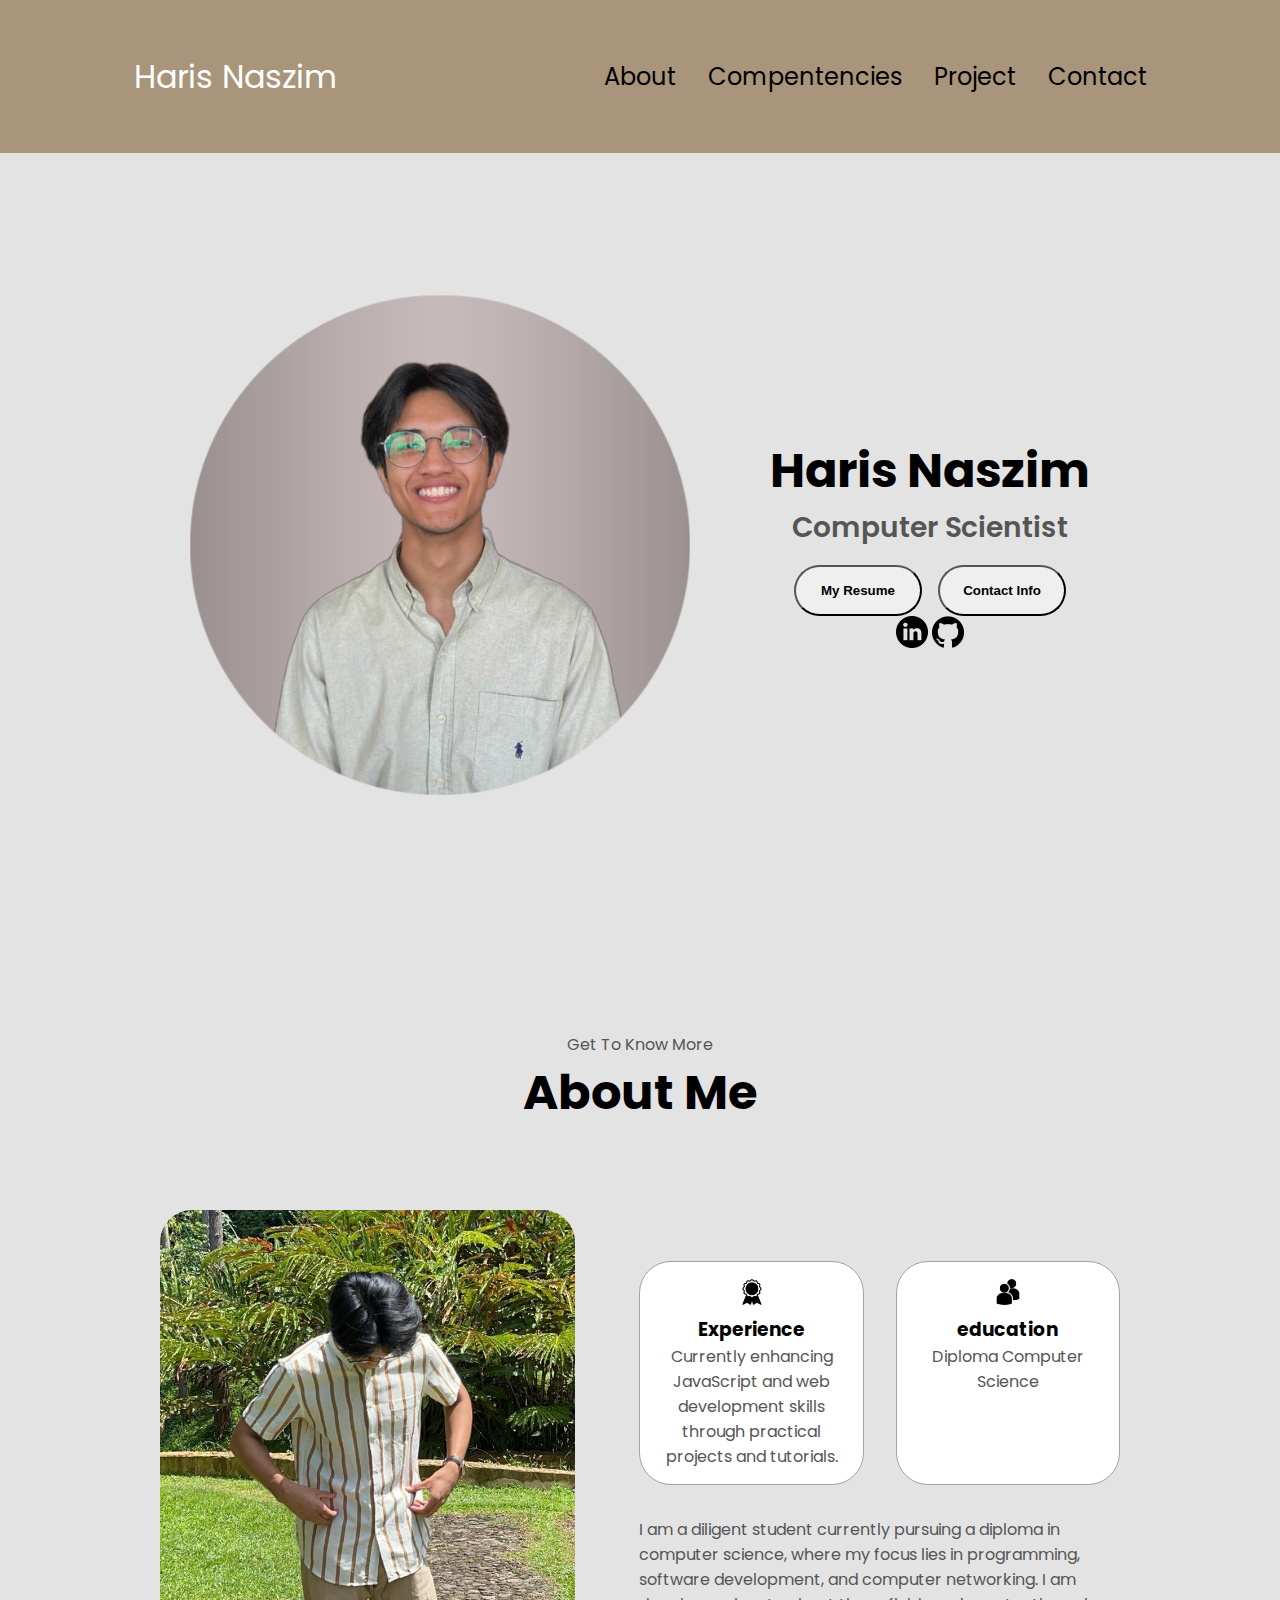
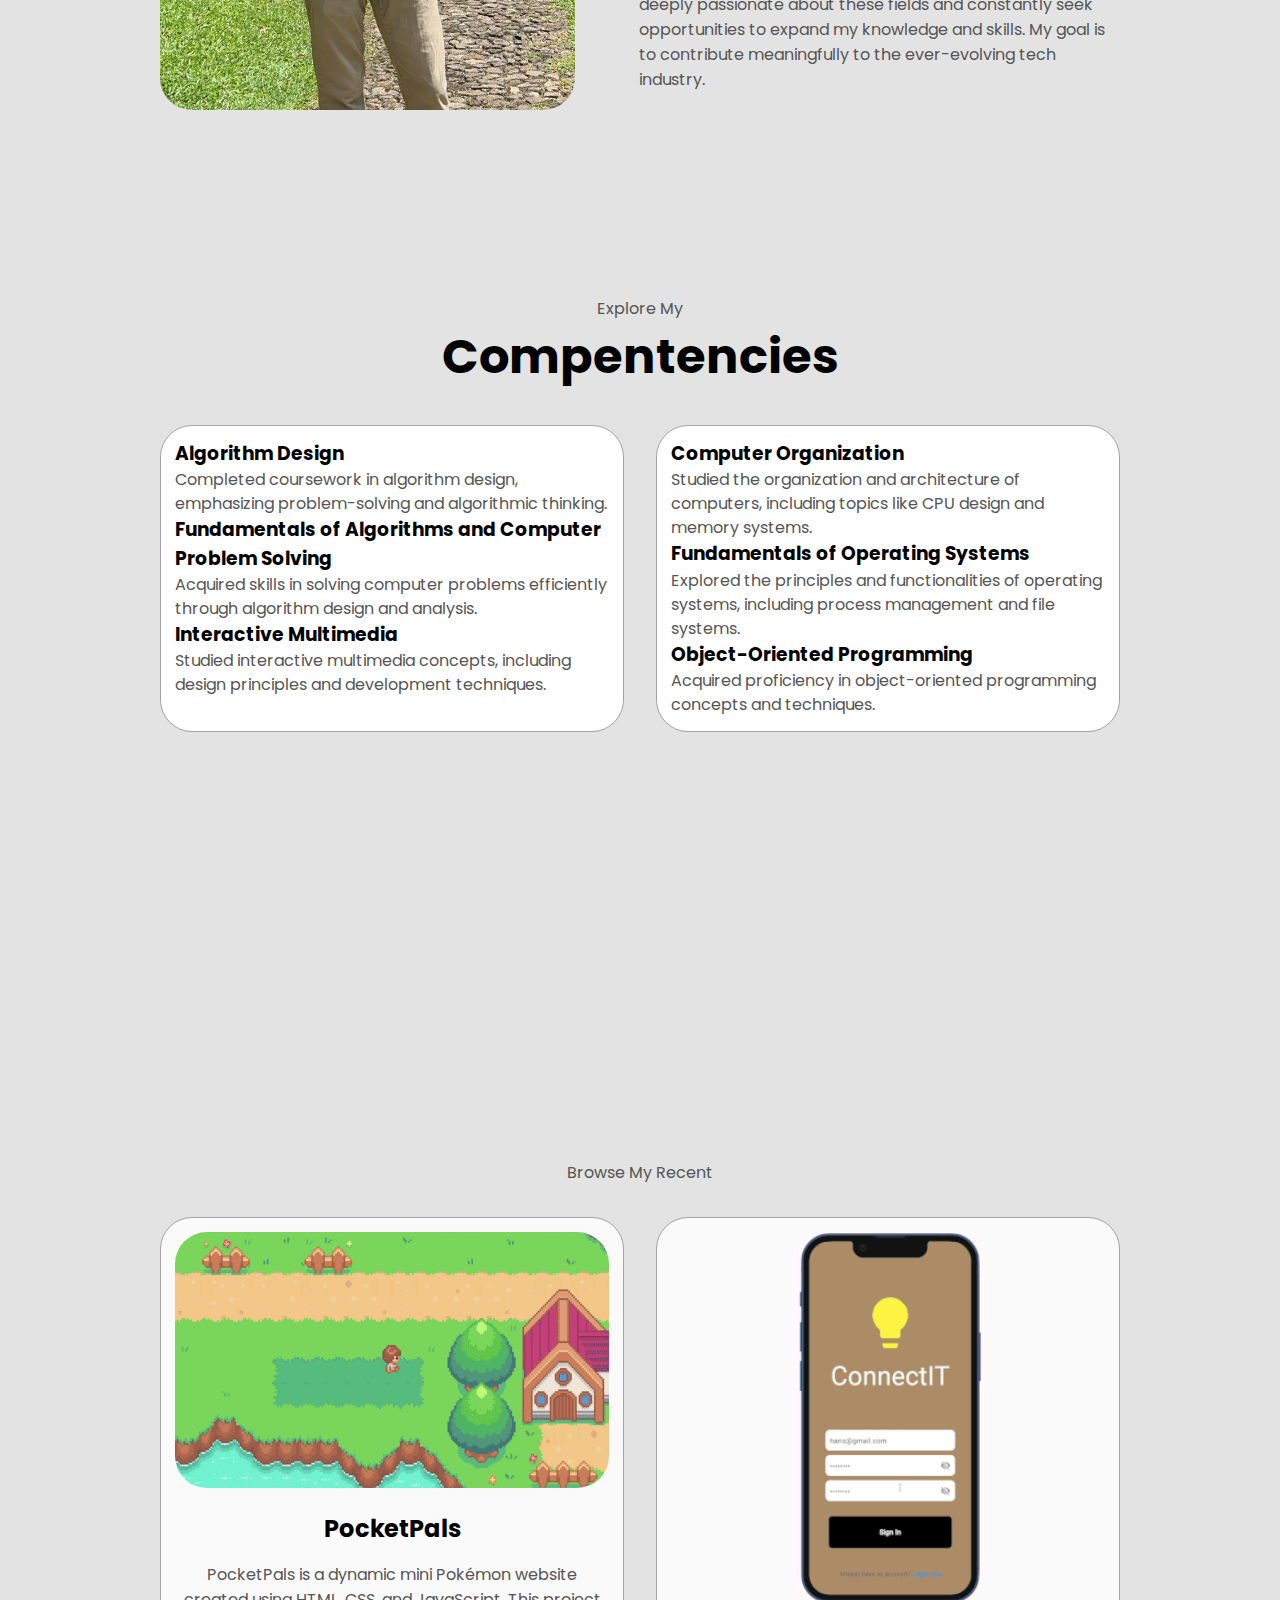
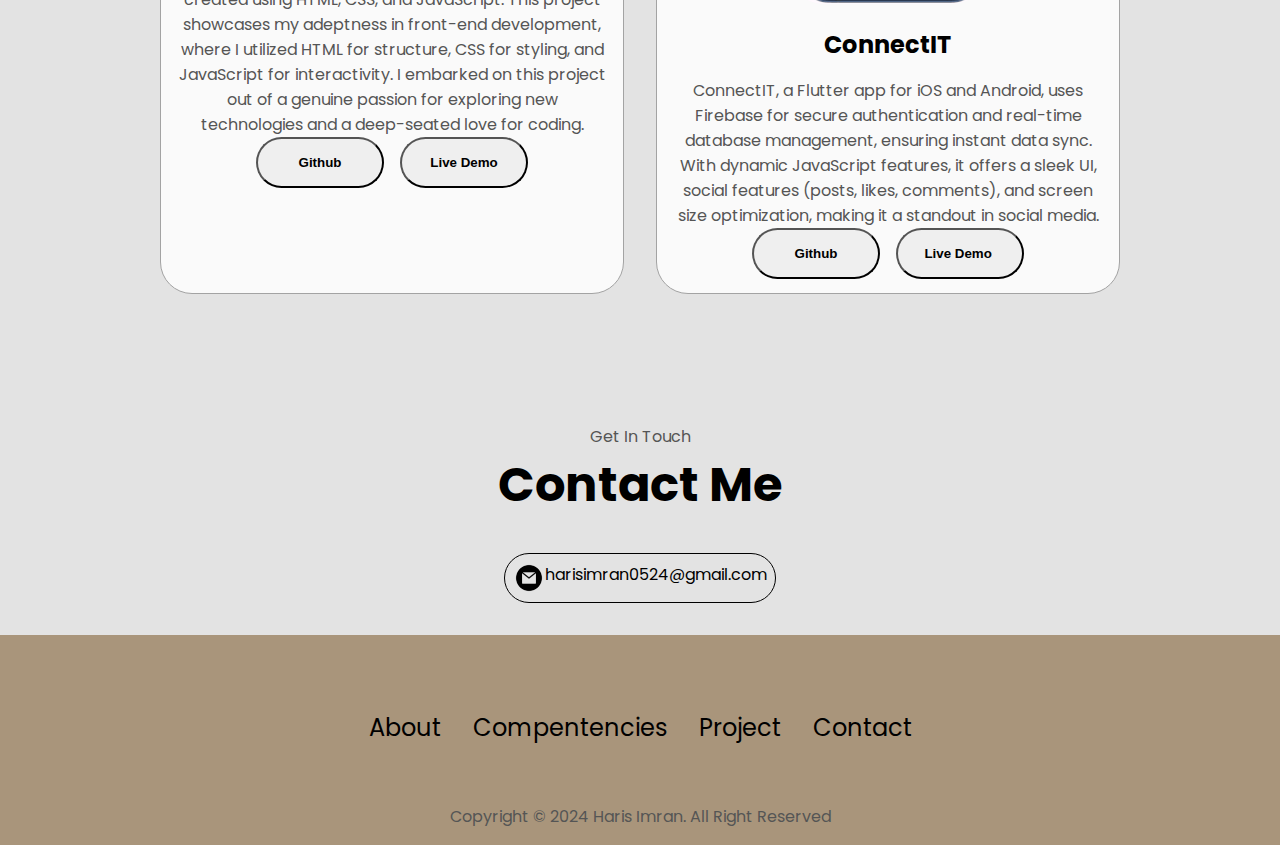
==== index.html @ 5c80a4ef "update long experience quote" ====
<!DOCTYPE html>
<html lang="en">
<head>
    <meta charset="UTF-8">
    <meta name="viewport" content="width=device-width, initial-scale=1.0">
    <title>My Portfolio</title>
    <link rel="stylesheet" href="style.css">
    <link rel="stylesheet" href="mediaqueries.css">
</head>
<body>
    <nav id="desktop-nav">
        <div class="logo">Haris Naszim</div>
        <div>
            <ul class="nav-links">
                <li><a href="#about">About</a></li>
                <li><a href="#Compentencies">Compentencies</a></li>
                <li><a href="#project">Project</a></li>
                <li><a href="#contact">Contact</a></li>
            </ul>
        </div>
    </nav>
    <nav id="hamburger-nav">
        <div class="logo">Haris Naszim</div>
        <div class="hamburger-menu">
            <div class="hamburger-icon" onclick="toggleMenu()">
            <span></span>
            <span></span>
            <span></span>
            </div>
            <div class="menu-links">
                <li><a href="#about" onclick="toggleMenu()">About</a></li>
                <li><a href="#Compentencies" onclick="toggleMenu()">Competencies</a></li>
                <li><a href="#project" onclick="toggleMenu()">Project</a></li>
                <li><a href="#contact" onclick="toggleMenu()">Contact</a></li>
            </div>
        </div>
    </nav>
    <section id= "profile">
        <div class ="section__pic-container">
            <img src="./assets/profile-pic.png" alt="Haris Naszim profile Picture">
        </div>
        <div class="section__text">
            <p class="section__text__p1"></p>
            <h1 class="title">Haris Naszim</h1>
            <p class="section__text__p2">Computer Scientist</p>
            <div class="btn-container">

                <button class="btn btn-clor-2" onclick="window.open('./assets/resume.pdf')"
                >My Resume</button>

                <button class="btn btn-clor-2" onclick="location.href='./#contact'"
                >Contact Info</button>
                
            </div>
            <div id="social-container">
                <img src="./assets/linkedin.png" alt="My linkedin profile"
                class="icon"onclick="location.href='https://www.linkedin.com/in/haris-imran-624a04307/'">

                <img src="./assets/github.png" alt="My Github Profile"
                class="icon"onclick="location.href='https://github.com/Dat1n'">
            </div>
        </div>
    </section>
    <section id="about">
        <p class="section__text__p1">Get To Know More</p>
        <h1 class="title">About Me</h1>
        <div class="section-container">
          <div class="section__pic-container">
            <img
              src="./assets/aboutme.jpg"
              alt="Profile picture"
              class="about-pic"
            />
          </div>
          <div class="about-details-container">
            <div class="about-containers">
              <div class="details-container">
                <img
                  src="./assets/experience.png"
                  alt="Experience icon"
                  class="icon"
                />
                <h3>Experience</h3>
                <p>Currently enhancing JavaScript and web development skills through practical projects and tutorials.<br /></p>
                    </div>
                    <div class="details-container">
                        <img
                  src="./assets/education.png"
                  alt="education icon"
                  class="icon"
                />
                <h3>education</h3>
                <p>Diploma Computer Science<br /></p>
                    </div>
                </div>
                <div class="text-container">
                    <p>I am a diligent student currently pursuing a diploma in computer science, 
                        where my focus lies in programming, software development, and computer networking. 
                        I am deeply passionate about these fields and constantly seek opportunities to expand my knowledge and skills. 
                        My goal is to contribute meaningfully to the ever-evolving tech industry.
                    </p>
                </div>
            </div>
        </div>
        <img src="" alt="" class="icon arrow"
        onclick="location.href='./#Compentencies'">
    </section>
    <section id="Compentencies">
        <p class="section__text__p1">Explore My </p>
            <h1 class="title">Compentencies</h1>
            <div class="Compentencies-details-container">
                <div class="about-containers">
                    <div class="details-container">
                        <h2 class="Compentencies-sub-title"></h2>
                        <div class="ariticle-container">
                            <article>
                                <div>
                                    <h3>Algorithm Design</h3>
                                    <p>Completed coursework in algorithm design, 
                                        emphasizing problem-solving and algorithmic thinking.</p>
                                </div>
                            </article>
                            <article>
                                <div>
                                    <h3>Fundamentals of Algorithms and Computer Problem Solving</h3>
                                    <p>Acquired skills in solving computer problems efficiently through algorithm design and analysis.</p>
                                </div>
                            </article>
                            <article>
                                <div>
                                    <h3>Interactive Multimedia</h3>
                                    <p>Studied interactive multimedia concepts, including design principles and development techniques.</p>
                                </div>
                            </article>
                            <article>
                                <div>
                                    <h3></h3>
                                    <p></p>
                                </div>
                            </article>
                            <article>
                                <div>
                                    <h3></h3>
                                    <p> </p>
                                </div>
                            </article>
                        </div>
                    </div>
                    <div class="details-container">
                        <h2 class="Compentencies-sub-title"></h2>
                        <div class="ariticle-container">
                            <article>
                                <div>
                                    <h3>Computer Organization</h3>
                                    <p>Studied the organization and architecture of computers, including topics like CPU design and memory systems.</p>
                                </div>
                            </article>
                            <article>
                                <div>
                                    <h3>Fundamentals of Operating Systems</h3>
                                    <p>Explored the principles and functionalities of operating systems, including process management and file systems.</p>
                                </div>
                            </article>
                            <article>
                                <div>
                                    <h3>Object-Oriented Programming</h3>
                                    <p>Acquired proficiency in object-oriented programming concepts and techniques.</p>
                                </div>
                            </article>
                            <article>
                                <div>
                                    <h3></h3>
                                    <p></p>
                                </div>
                            </article>
                            <article>
                                <div>
                                    <h3></h3>
                                    <p></p>
                                </div>
                            </article>
                        </div>
                    </div>
                </div>
            </div>
            <img src="" alt="" class="icon unique-arrow"
        onclick="location.href='./#project'">
    </section>
    <section id="project">
        <p class="section__text__p1">Browse My Recent</p>
    <h1 class="project"></h1>
    <div class="Compentencies-details-container">
        <div class="about-containers">
        <div class="details-container color-container">
            <div class="ariticle-container">
                <img src="./assets/pokemon-ezgif.com-speed.gif" alt="" class="project-img">

            </div>
            <h2 class="Compentencies-sub-title project-title">PocketPals</h2>
            <p class="project-description">PocketPals is a dynamic mini Pokémon website created using HTML, CSS, and JavaScript. 
                This project showcases my adeptness in front-end development, where I utilized HTML for structure, CSS for styling, and JavaScript for interactivity. 
                I embarked on this project out of a genuine passion for exploring new technologies and a deep-seated love for coding.</p>
            <div class="btn-container">
                <button class="btn btn-clor-2 project-btn"onclick="location.href='https://github.com/Dat1n/web-portfolio-haris'">
                    Github
                    
                </button>
                <button class="btn btn-clor-2 project-btn"onclick="location.href='https://main--haris-mini-pokemon-website.netlify.app/'">
                    Live Demo
                    
                </button>
            </div>
        </div>
        <div class="details-container color-container">
            <div class="ariticle-container">
                <img src="./assets/ConnectIT.gif" alt="" class="project-img2">
            </div>
            <h2 class="Compentencies-sub-title project-title">ConnectIT</h2>
            <p class="project-description">ConnectIT, a Flutter app for iOS and Android, uses Firebase for secure authentication and real-time database management, ensuring instant data sync. 
                With dynamic JavaScript features, it offers a sleek UI, social features (posts, likes, comments), and screen size optimization, making it a standout in social media.</p>
            <div class="btn-container">
                <button class="btn btn-clor-2 project-btn"onclick="location.href='https://github.com/Dat1n/Dat1n.github.io'">
                    Github
                    
                </button>
                <button class="btn btn-clor-2 project-btn"onclick="location.href='https://dat1n.github.io/'">
                    Live Demo
                    
    <img src="" alt="" class=""
        onclick="location.href='./#contact'">
    </section>
    <section id="contact">
        <p class="section__text__p1">Get In Touch</p>
        <h1 class="title">Contact Me</h1>
        <div class="contact-info-upper-container">
            <img src="./assets/email.png" alt="Email" class="icon contact-icon">
            <p><a href="mailto:harisimran0524@gmail.com">harisimran0524@gmail.com</a></p>
        </div>
    </section>
    <footer>
        <nav>
            <div class="nav-links-container">
                <ul class="nav-links">
                    <li><a href="#about">About</a></li>
                    <li><a href="#Compentencies">Compentencies</a></li>
                    <li><a href="#project">Project</a></li>
                    <li><a href="#contact">Contact</a></li>
                </ul>
            </div>
        </nav>
        <p>Copyright &#169; 2024 Haris Imran. All Right Reserved </p>
    </footer>
   <script src="scrip.js"></script> 
</body>
</html>
---- style.css ----
/* GENERAL */

@import url('https://fonts.googleapis.com/css2?family=Poppins:wght@300;400;500;600&display=swap');

*{
    margin: 0;
    padding: 0;
}

body {
    font-family: "Poppins", sans-serif;
}

html{
    scroll-behavior: smooth;
}

p{
    color: rgb(85, 85, 85);
}

/*Transition*/

a, .btn{
    transition: all 300ms ease;
}

/* Desktop Nav */

nav, .nav-links{
    display:flex ;
}

nav{
    justify-content: space-around;
    align-items: center;
    height: 17vh;
}

.nav-links{
    gap: 2rem;
    list-style: none;
    font-size: 1.5rem;
}

a {
    color: black;
    text-decoration: none;
    text-decoration: 163,163,163;
}

.logo{
    font-size: 2rem;
}

/*HamburgerMenu*/

#hamburger-nav{
    display: none;
    background-color: rgb(169, 149, 123);
    color: #ffffff; 
}

.hamburger-menu{
    position: relative;
    display: inline-block;
}

.hamburger-icon{
    display: flex;
    flex-direction: column;
    justify-content: space-between;
    height: 24px;
    width: 30px;
    cursor: pointer;
}

.hamburger-icon span{
    width: 100%;
    height: 2px;
    background-color: black;
    transition: all 0.3 ease-in-out;
}

.menu-links{
    position: absolute;
    top: 100%;
    right: 0%;
    background-color: rgba(238, 234, 234, 0.811);
    width: fit-content;
    max-height: 0%;
    overflow: hidden;
    transition: all 0.3 ease-in-out;
}

.menu-links a{
    display: block;
    padding: 10px;
    font-size: 1.3rem;
    color: black;
    text-decoration: none;
    transition: all 0.3 ease-in-out;
}

.menu-links li{
    list-style: none;
}

.menu-links.open{
    max-height: 300px;
}

.hamburger-icon.open span:first-child{
    transform: rotate(45deg) translate(10px, 5px);
}

.hamburger-icon.open span:nth-child(2){
   opacity: 0;
}

.hamburger-icon.open span:last-child{
    transform: rotate(-45deg) translate(10px, -5px);
}

.hamburger-icon span:first-child{
    transform: none;
}
.hamburger-icon span:first-child{
    opacity: 1;
}
.hamburger-icon span:first-child{
    transform: none;
}

/*Sections*/

section{
    padding-top: 4vh;
    height: 96vh;
    margin: 0 10rem;
    box-sizing: border-box;
    min-height: fit-content;
}

.section-container{
    display: flex;
}

/*Profile section*/

#profile {
    display: flex;
    justify-content: center;
    gap: 5rem;
    height: 80vh;
  }
  
.section__pic-container {
    display: flex;
    height: 400px;
    width: 335px;
    margin: auto 0;
}
  
.section__text {
    align-self: center;
    text-align: center;
}
  
.section__text p {
    font-weight: 600;
}
  
.section__text__p1 {
    text-align: center;
}
  
.section__text__p2 {
    font-size: 1.75rem;
    margin-bottom: 1rem;
}
  
.title {
    font-size: 3rem;
    text-align: center;
}
  
#socials-container {
    display: flex;
    justify-content: center;
    margin-top: 1rem;
    gap: 1rem;
}
  
/*Icon*/

.icon{
    cursor: pointer;
    height: 2rem;
}

/*Button*/

.btn-container{
    display: flex;
    justify-content: center;
    gap: 1rem;
}

.btn{
    font-weight: 600;
    transition: all 300ms ease;
    padding: 1rem;
    width: 8rem;
    border-radius: 2rem;
}

.btn-color-1, 
.btn-color-2{
    border: rgb(black) 0.1rem solid;
}

.btn-color-1{
    background: white;
    color:black;
}

.btn-color-2 {
    background: white;
    color: black;
}

/*about section*/

#about {
    position: relative;
}
  
.about-containers {
    gap: 2rem;
    margin-bottom: 2rem;
    margin-top: 2rem;
}
  
.about-details-container {
    justify-content: center;
    flex-direction: column;
}
  
.about-containers,
.about-details-container {
    display: flex;
}
  
.about-pic {
    border-radius: 2rem;
}
  
.arrow {
    position: absolute;
    right: -9rem;
    bottom: 2.5rem;
}
  
.details-container {
    padding: 0.9rem;
    flex: 1;
    background: white;
    border-radius: 2rem;
    border: rgb(53, 53, 53) 0.1rem solid;
    border-color: rgb(163, 163, 163);
    text-align: center;
    margin: 0 auto;
}
  
.section-container {
    gap: 4rem;
    height: 80%;
}
  
.section__pic-container {
    height: 500px;
    width: 500px;
    margin: auto 0;
}
  
/* Head Text and header colors */
#desktop-nav {
    background-color: rgb(169, 149, 123); 
    color: #ffffff;
}

/* google background color */
body {
    background-color: #e3e3e3;
}

/*Competencies*/

.unique-arrow {
    position:absolute;
    right: 1.1rem;
    bottom: -96rem;
}
.competencies-sub-title{
    color: rgb(85, 85, 85);
    font-weight: 600;
    font-size: 1.75rem;
    margin-bottom: 2rem;
}

.competencies-details-container{
    display: flex;
    justify-content: center;
    flex-direction: column;
}

.article-container{
    display: flex;
    text-align: initial;
    flex-wrap: wrap;
    flex-direction: row;
    gap: 1;
    justify-content: space-around;
}

article{
    display: flex;
    justify-content: space-around;
    max-width: 800px;
    gap: 0.5rem;
    font-size:10;
    line-height: 1.5;
    text-align: left;
}

article.icon{
    cursor: default;
}

/* project section */
#project{
    position: relative;
}

.color-container{
    border-color: rgb(163, 163, 163);
    background: rgb(250, 250, 250);
}

.project-img{
    border-radius: 2rem;
    width: 100%;
    height: 16rem;
}

.project-img2{
    border-radius: 2rem;
    width: 45%; /* Adjusted for smaller size */
    height: auto;
}

.project-title{
    margin: 1rem;
    color: black;
}

.project.btn{
    color: black;
    border-color: rgb(163, 163, 163);
}

.icon.unique-arrow-2{
    position:absolute;
    right: -9rem;
    bottom: 2.9rem;
}

/*contact*/
#contact {
    display: flex;
    justify-content: center;
    flex-direction: column;
    height: 70vh;
}
  
.contact-info-upper-container {
    display: flex;
    justify-content: center;
    border-radius: 2rem;
    border: rgb(0, 0, 0) 0.1rem solid;
    border-color: rgb(0, 0, 0);
    background: (250, 250, 250);
    margin: 2rem auto;
    padding: 0.5rem;
}

.contact-info-container{
    display: flex;
    align-items: center;
    justify-content: center;
    gap: 0.5;
    margin: 1rem;
}

.contact-info-container p{
    font-size: large;
}

.contact-icon{
    cursor: default;
}

footer {
    background-color: rgb(169, 149, 123);
    text-align: center;
    padding: 1rem 0;
}


/* For desktop screens */
@media (hover: hover) {
    /* Add your desktop hover styles here */
    .btn-clor-1:hover {
        background: rgb(0, 0, 0);
        color: white;
    }

    .btn-clor-2:hover {
        border: 0.1rem solid black;
        background: black;
        color: white;
    }
    .nav-links li a:hover {
        color: rgb(169, 169, 169);
        text-decoration: underline;
        text-underline-offset: 1rem;
        text-decoration-color: rgb(169, 169, 169);
    }
}

/* For mobile devices */
@media (hover: none) {
    /* Remove hover styles for mobile */
    .nav-links li a:hover,
    .contact-info-upper-container p:hover {
        color: inherit;
        text-decoration: none;
        text-decoration-color: initial;
        text-underline-offset: initial;
        border: black;
    }

    /* Set button color to black on mobile */
    .btn {
        background-color: black;
        color: white;
    }

@media (max-width: 1024px) {
    .unique-arrow {
        display: none;
    }
}
  
@media (max-width: 768px) {
    section {
        margin: 0 2rem;
        height: fit-content;
    }
    .section-container {
        flex-direction: column;
        height: fit-content;
    }
    .project-img2 {
        width: 60%;
    }
}
  
@media (max-width: 480px) {
    section {
        margin: 0 1rem;
    }
    .section-container {
        flex-direction: column;
    }
    .project-img2 {
        width: 80%;
    }
}
}
---- mediaqueries.css ----
@media screen and (max-width: 1400px) {
    #profile {
      height: 83vh;
      margin-bottom: 6rem;
    }
    .about-containers {
      flex-wrap: wrap;
    }
    #contact,
    #projects {
      height: fit-content;
    }
    
  }
  
  @media screen and (max-width: 1200px) {
    #desktop-nav {
      display: none;
      width: 100%;
    }
    #hamburger-nav {
      display: flex;
    }
    #experience,
    .experience-details-container {
      margin-top: 4rem;
    }
    #profile,
    .section-container {
      display: block;
    }
    .arrow {
      display: none;
    }
    .unique-arrow{
      display: none;
    }
    .unique-arrow-2{
      display: none;
    }
    section,
    .section-container {
      height: fit-content;
    }
    section {
      margin: 0 5%;
    }
    .section__pic-container {
      width: 275px;
      height: 275px;
      margin: 0 auto 2rem;
    }
    .about-containers {
      margin-top: 0;
    }
  }
  
  @media screen and (max-width: 600px) {
    #contact,
    footer {
      height: 40vh;
    }
    #profile {
      height: 83vh;
      margin-bottom: 0;
    }
    article {
      font-size: 1rem;
    }
    footer nav {
      height: fit-content;
      margin-bottom: 2rem;
    }
    .about-containers,
    .contact-info-upper-container,
    .btn-container {
      flex-wrap: wrap;
    }
    .contact-info-container {
      margin: 0;
    }
    .contact-info-container p,
    .nav-links li a {
      font-size: 1rem;
    }
    .competencies-sub-title {
      font-size: 1rem;
    }
    .logo {
      font-size: 1.5rem;
    }
    .nav-links {
      flex-direction: column;
      gap: 0.5rem;
      text-align: center;
    }
    .section__pic-container {
      width: auto;
      height: 46vw;
      justify-content: center;
    }
    .section__text__p2 {
      font-size: 1.25rem;
    }
    .title {
      font-size: 2rem;
    }
    .text-container {
      text-align: justify;
    }
  }
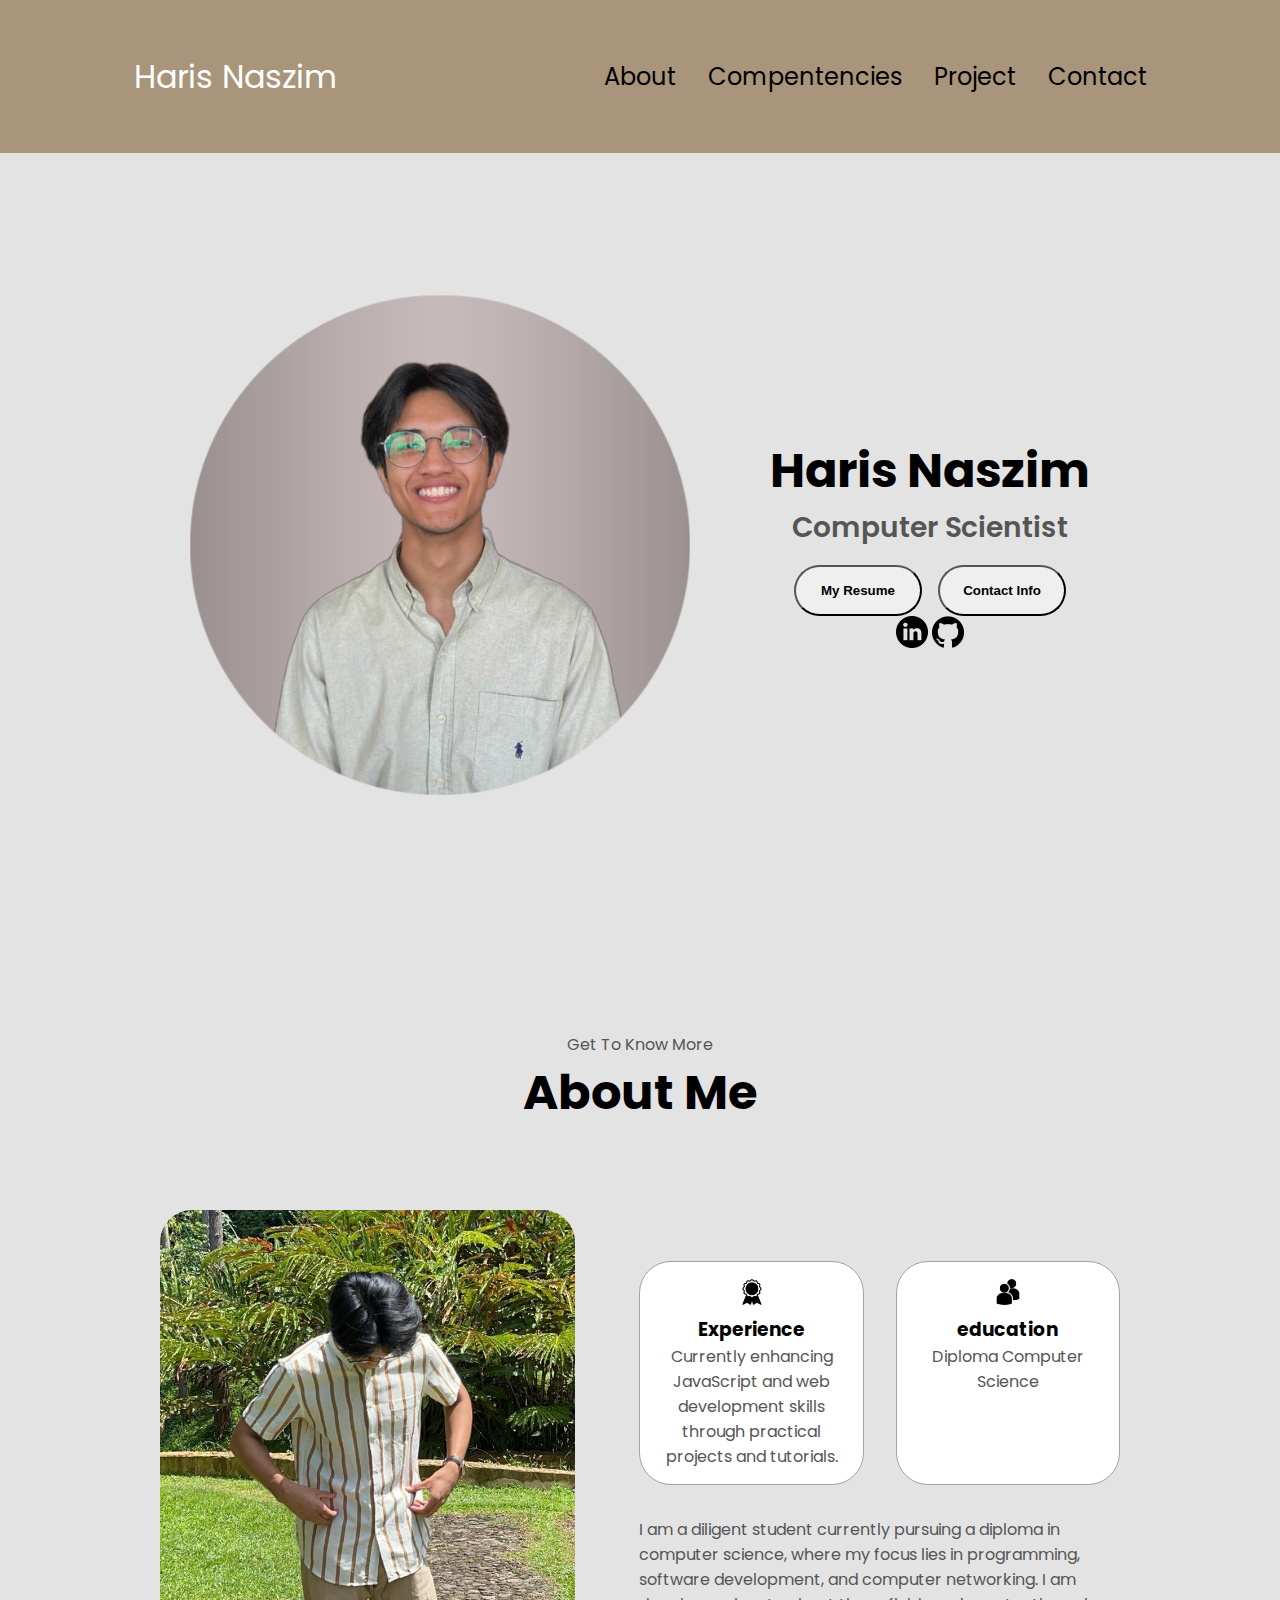
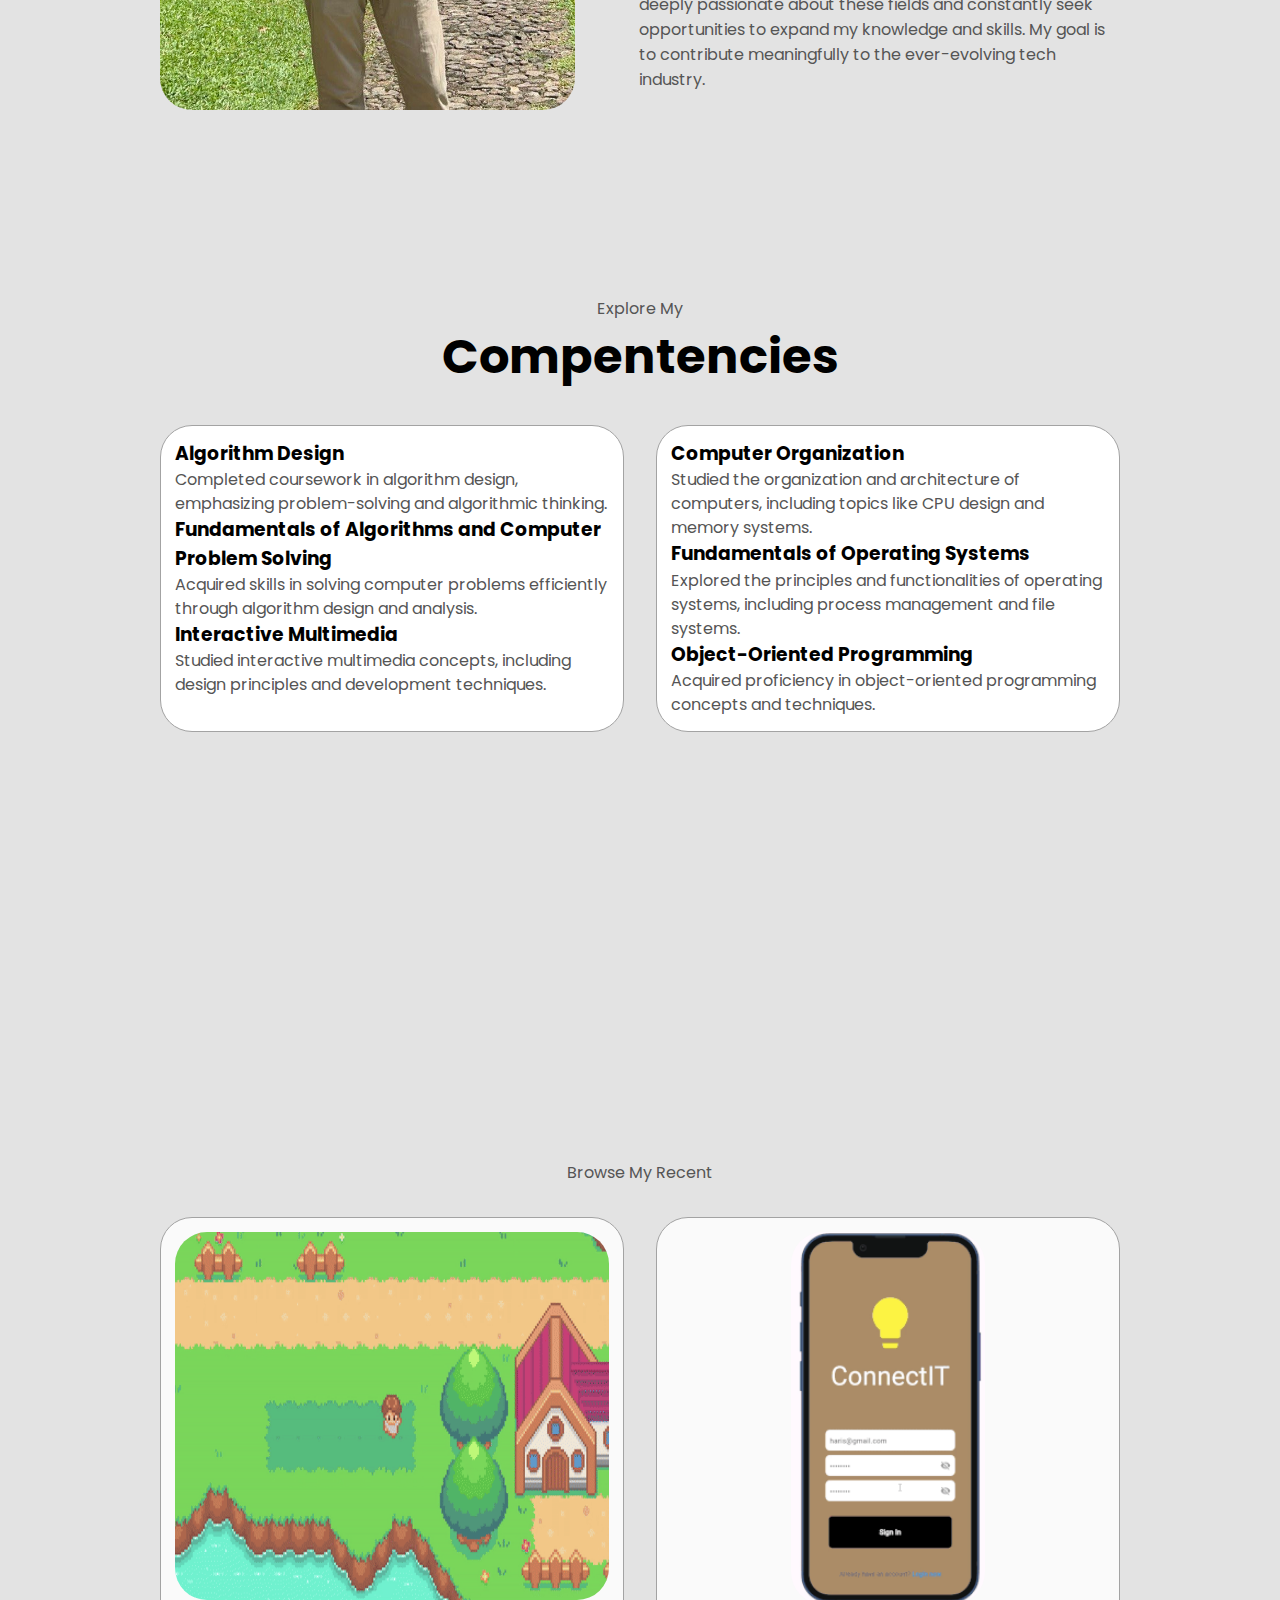
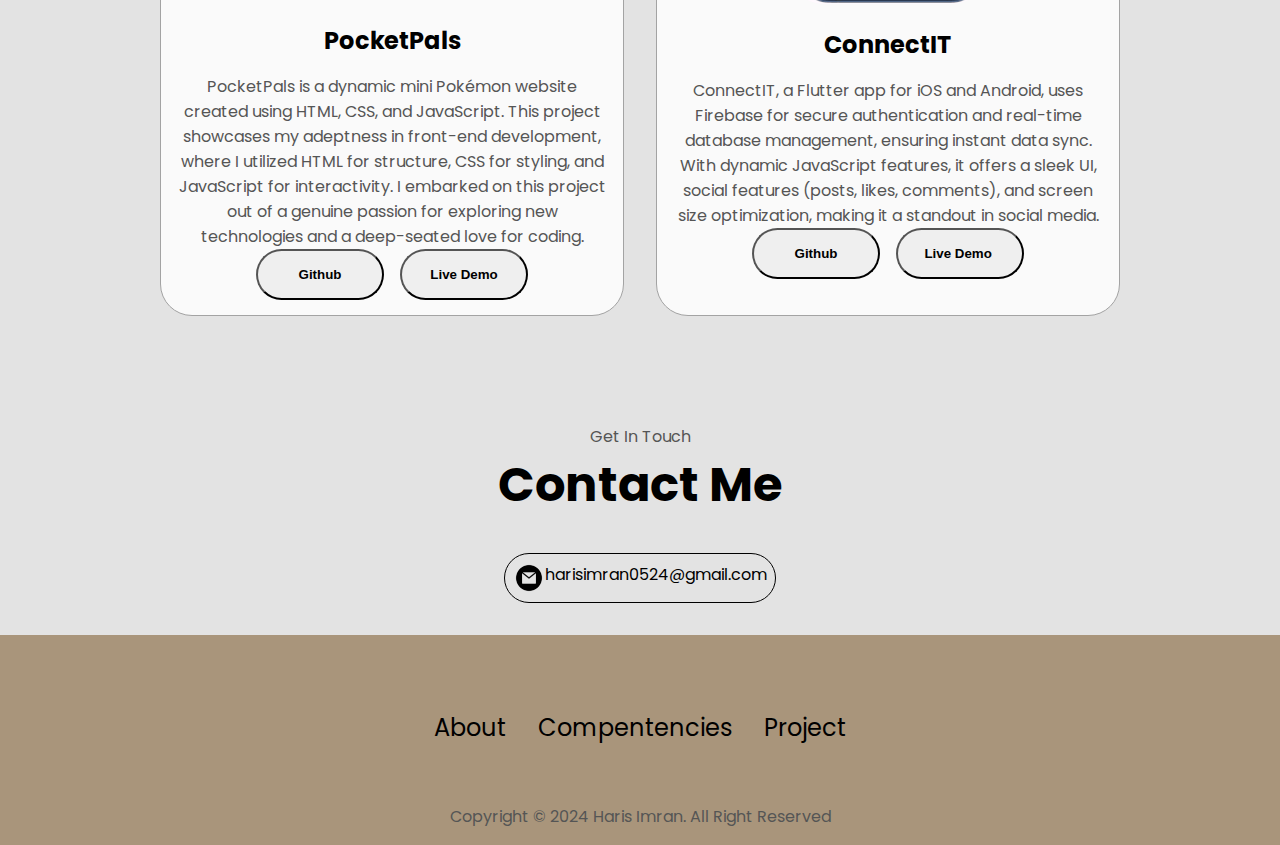
==== commit 81aa2db1: "make it more cleaner and fix the bug for 1440p res" ====
--- a/index.html
+++ b/index.html
@@ -244,7 +244,7 @@
                     <li><a href="#about">About</a></li>
                     <li><a href="#Compentencies">Compentencies</a></li>
                     <li><a href="#project">Project</a></li>
-                    <li><a href="#contact">Contact</a></li>
+                  
                 </ul>
             </div>
         </nav>
--- a/style.css
+++ b/style.css
@@ -351,7 +351,7 @@
 .project-img{
     border-radius: 2rem;
     width: 100%;
-    height: 16rem;
+    height: 23rem;
 }
 
 .project-img2{
@@ -415,6 +415,42 @@
     background-color: rgb(169, 149, 123);
     text-align: center;
     padding: 1rem 0;
+}
+
+/* Specific styles for 1440p displays */
+@media (min-width: 2560px) and (max-width: 2560px) {
+    /* Adjustments for 1440p resolution */
+    body {
+        font-size: 30px; /* Example adjustment */
+    }
+
+    .section {
+        margin: 0 50%; /* Example adjustment for sections */
+    }
+
+    .nav-links {
+        font-size: 2.0rem; /* Example adjustment for font size */
+    }
+
+    .title {
+        font-size: 5rem; /* Example adjustment for title */
+    }
+
+    .btn {
+        padding: 2rem; /* Example adjustment for button padding */
+        width: 10rem; /* Example adjustment for button width */
+    }
+    
+    .container {
+        max-width: 1200px; /* Example adjustment for container width */
+        margin: 0 auto; /* Center the container */
+        padding: 0 2rem; /* Add horizontal padding */
+    }
+
+    .section-container {
+        margin: 0 5%; /* Adjust the margin for sections */
+        padding: 2rem; /* Add padding inside section containers */
+    }
 }
 
 
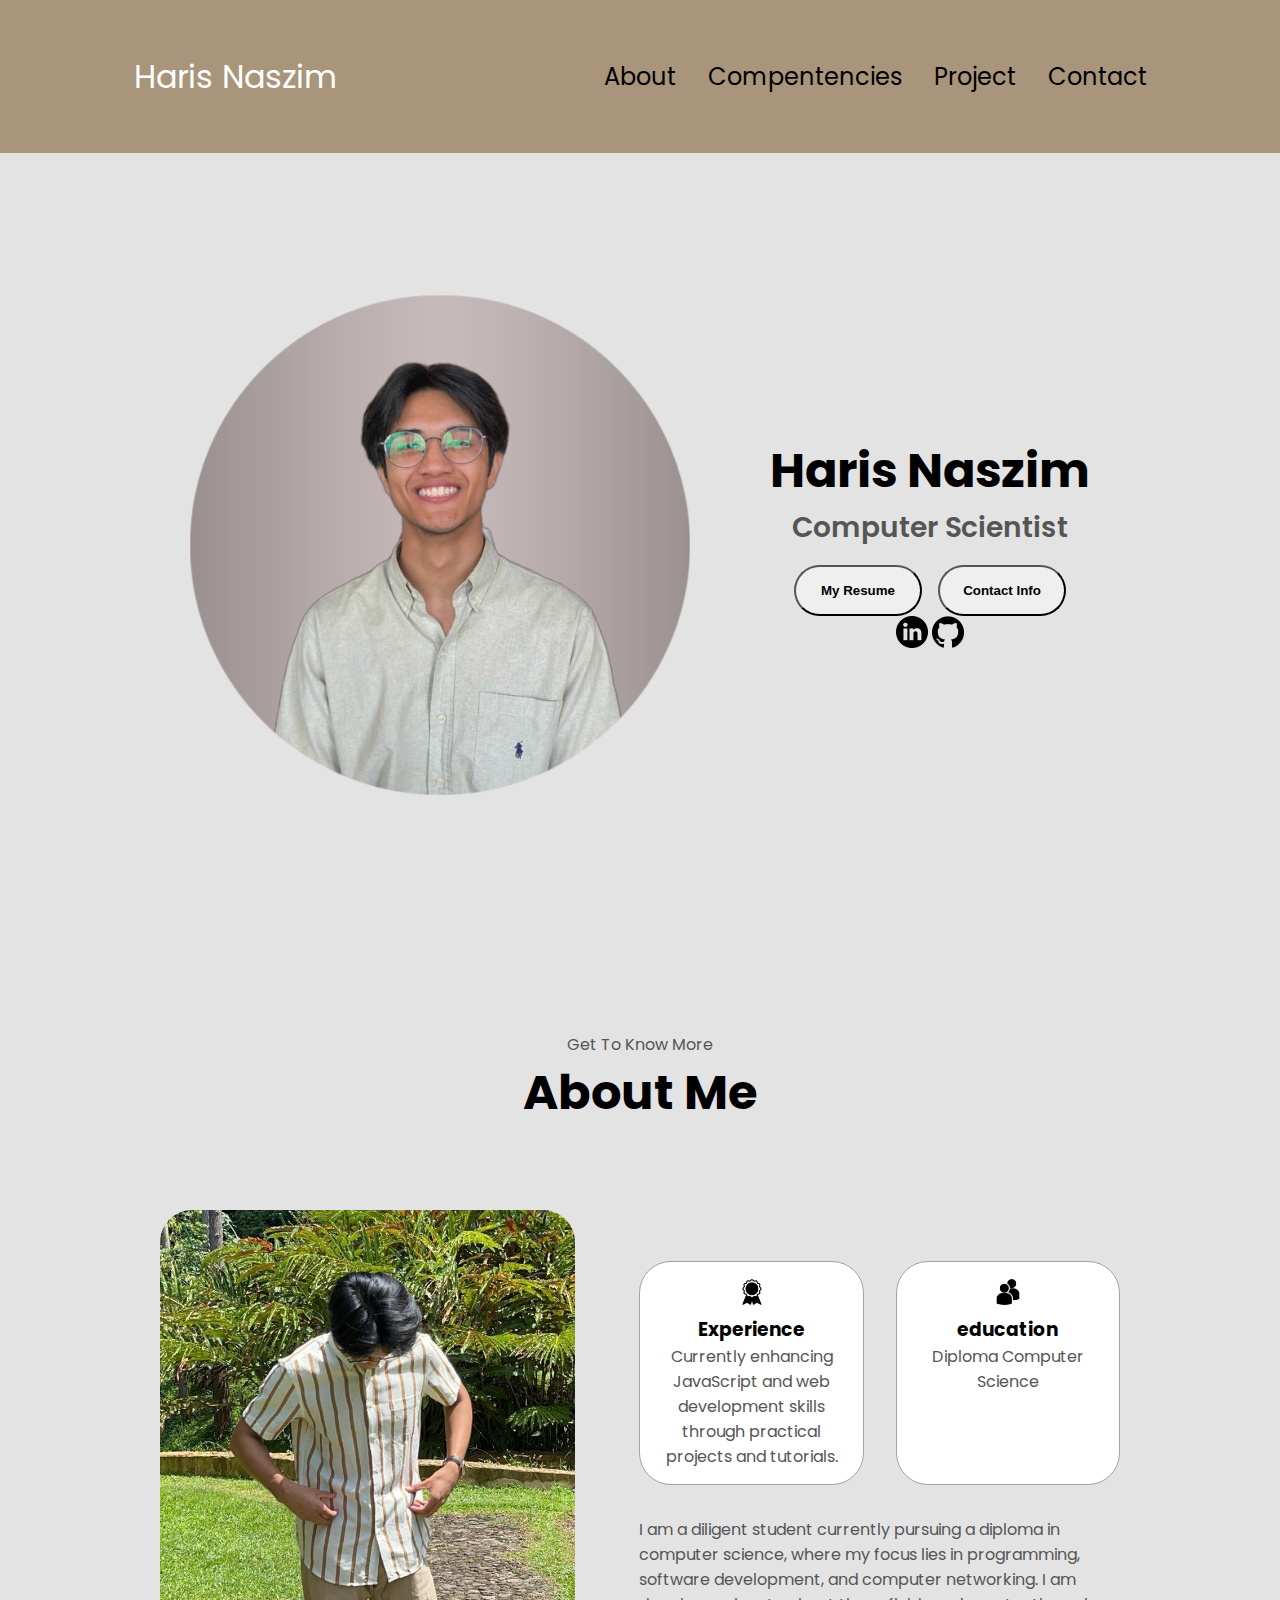
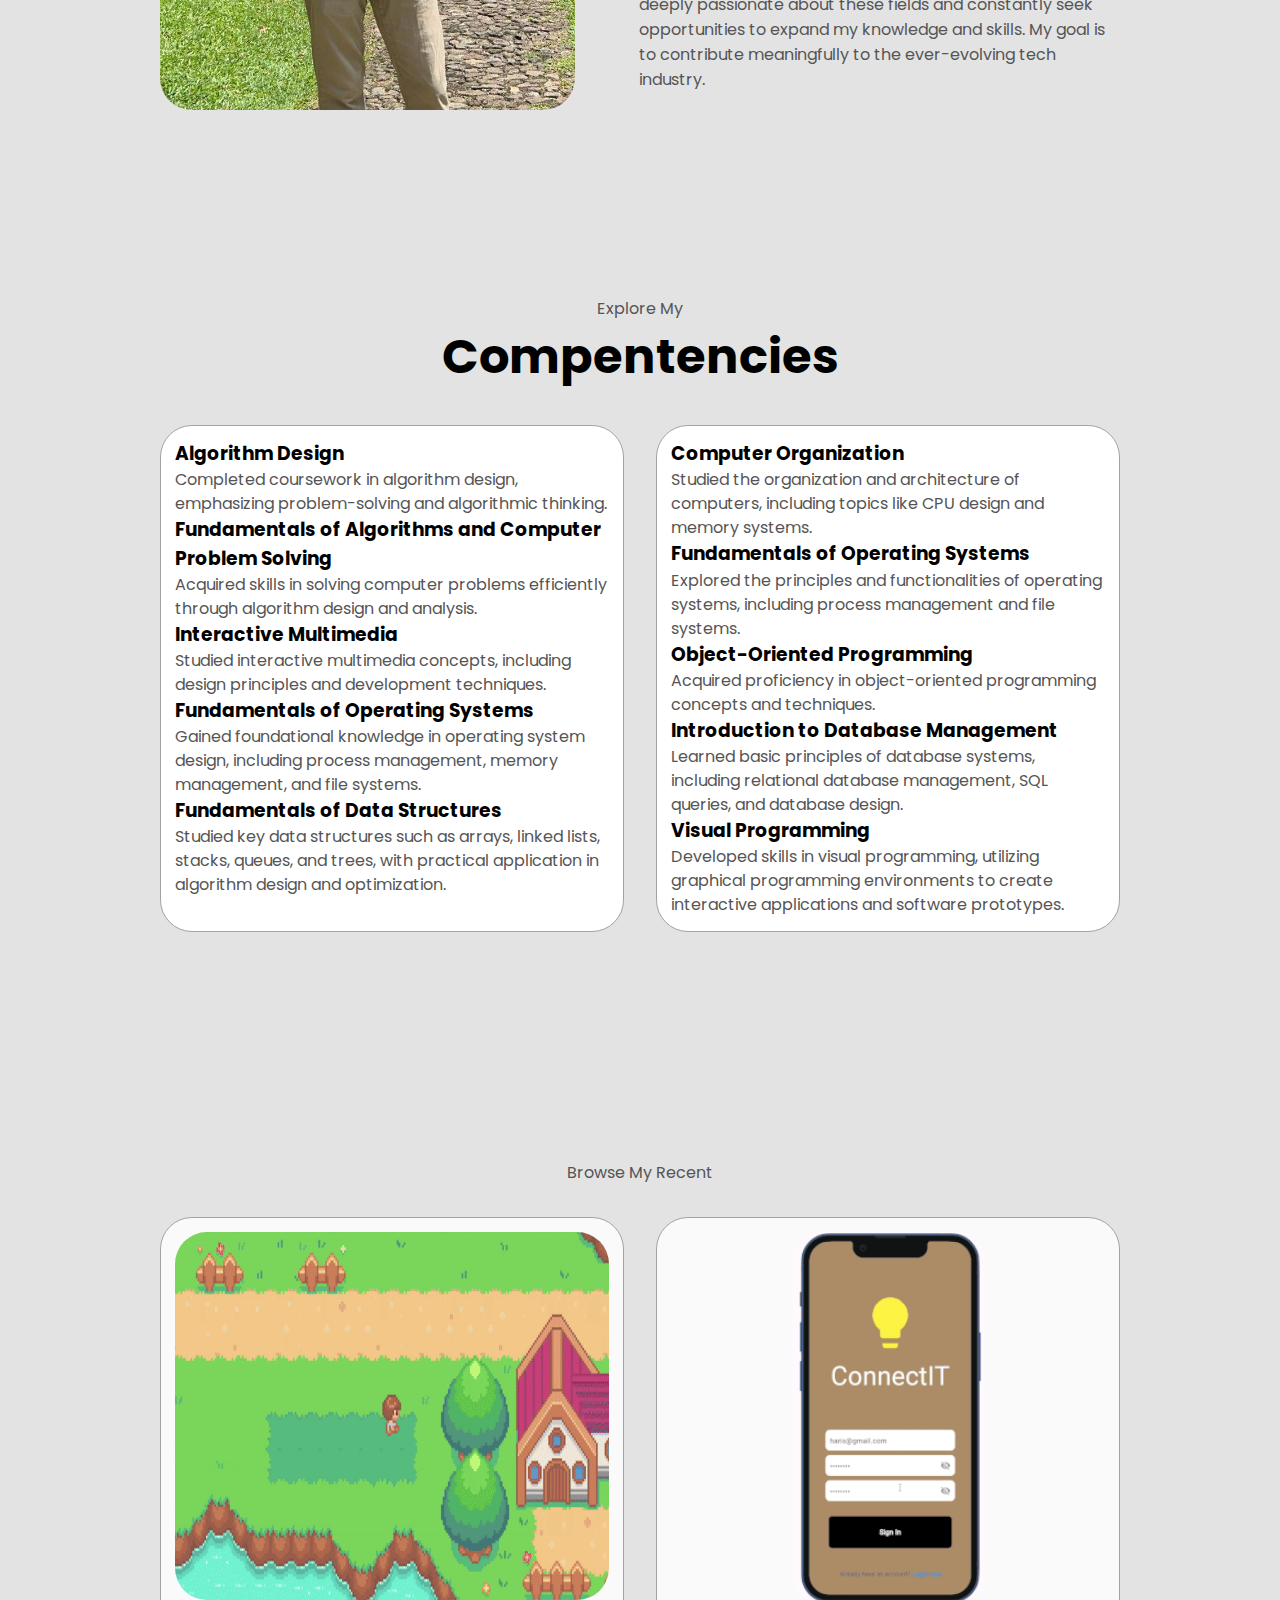
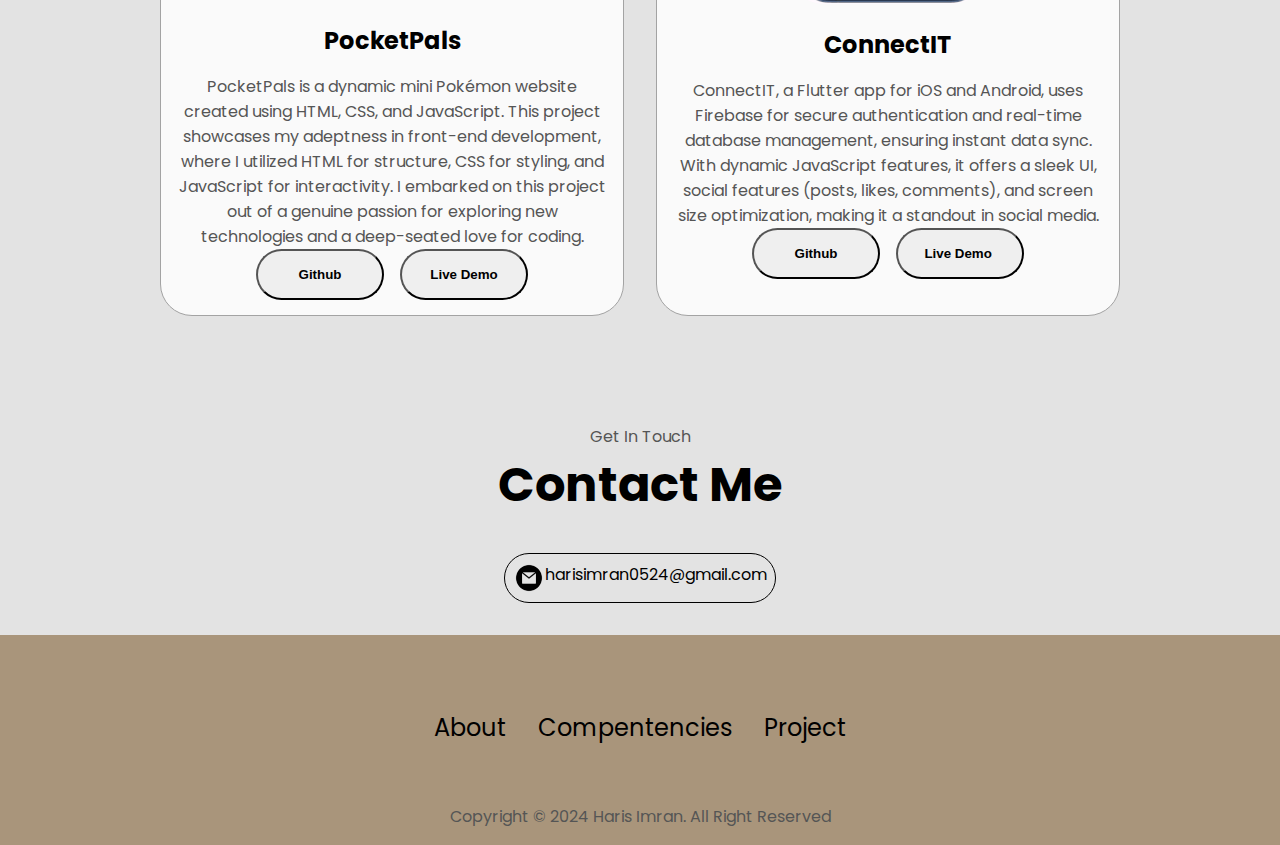
==== commit 087fee0d: "add new compentencies optimize for 1440p monitor + iphone 12 pro and fixed img bug for ipad user not" ====
--- a/index.html
+++ b/index.html
@@ -134,14 +134,14 @@
                             </article>
                             <article>
                                 <div>
-                                    <h3></h3>
-                                    <p></p>
-                                </div>
-                            </article>
-                            <article>
-                                <div>
-                                    <h3></h3>
-                                    <p> </p>
+                                    <h3>Fundamentals of Operating Systems</h3>
+                                    <p>Gained foundational knowledge in operating system design, including process management, memory management, and file systems.</p>
+                                </div>
+                            </article>
+                            <article>
+                                <div>
+                                    <h3>Fundamentals of Data Structures</h3>
+                                    <p>Studied key data structures such as arrays, linked lists, stacks, queues, and trees, with practical application in algorithm design and optimization.</p>
                                 </div>
                             </article>
                         </div>
@@ -169,14 +169,14 @@
                             </article>
                             <article>
                                 <div>
-                                    <h3></h3>
-                                    <p></p>
-                                </div>
-                            </article>
-                            <article>
-                                <div>
-                                    <h3></h3>
-                                    <p></p>
+                                    <h3>Introduction to Database Management</h3>
+                                    <p>Learned basic principles of database systems, including relational database management, SQL queries, and database design.</p>
+                                </div>
+                            </article>
+                            <article>
+                                <div>
+                                    <h3>Visual Programming</h3>
+                                    <p>Developed skills in visual programming, utilizing graphical programming environments to create interactive applications and software prototypes.</p>
                                 </div>
                             </article>
                         </div>
--- a/style.css
+++ b/style.css
@@ -450,6 +450,11 @@
     .section-container {
         margin: 0 5%; /* Adjust the margin for sections */
         padding: 2rem; /* Add padding inside section containers */
+    }
+    .project-img{
+        border-radius: 2rem;
+        width: 100%;
+        height: 55rem;
     }
 }
 
--- a/mediaqueries.css
+++ b/mediaqueries.css
@@ -46,7 +46,7 @@
       margin: 0 5%;
     }
     .section__pic-container {
-      width: 275px;
+      width: 230px;
       height: 275px;
       margin: 0 auto 2rem;
     }
@@ -58,7 +58,7 @@
   @media screen and (max-width: 600px) {
     #contact,
     footer {
-      height: 40vh;
+      height: 28vh;
     }
     #profile {
       height: 83vh;
@@ -108,4 +108,5 @@
     .text-container {
       text-align: justify;
     }
+    
   }
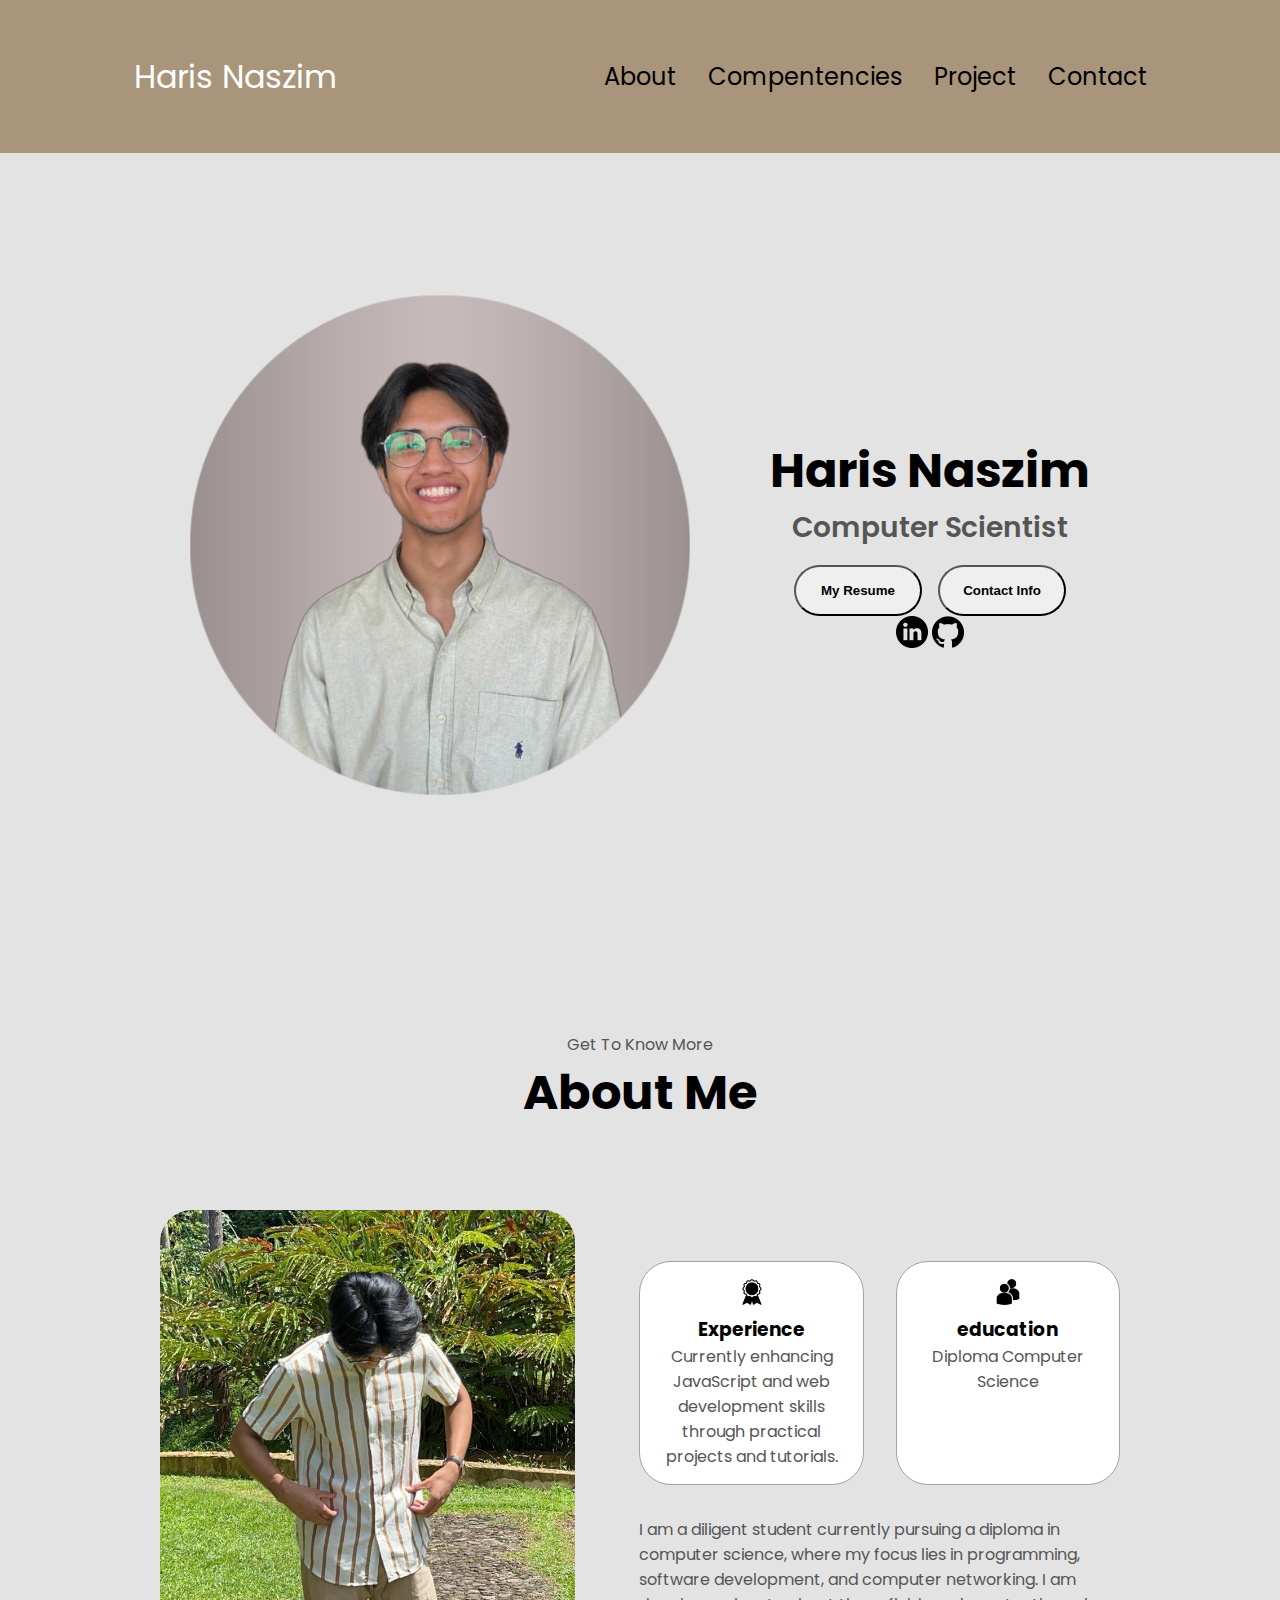
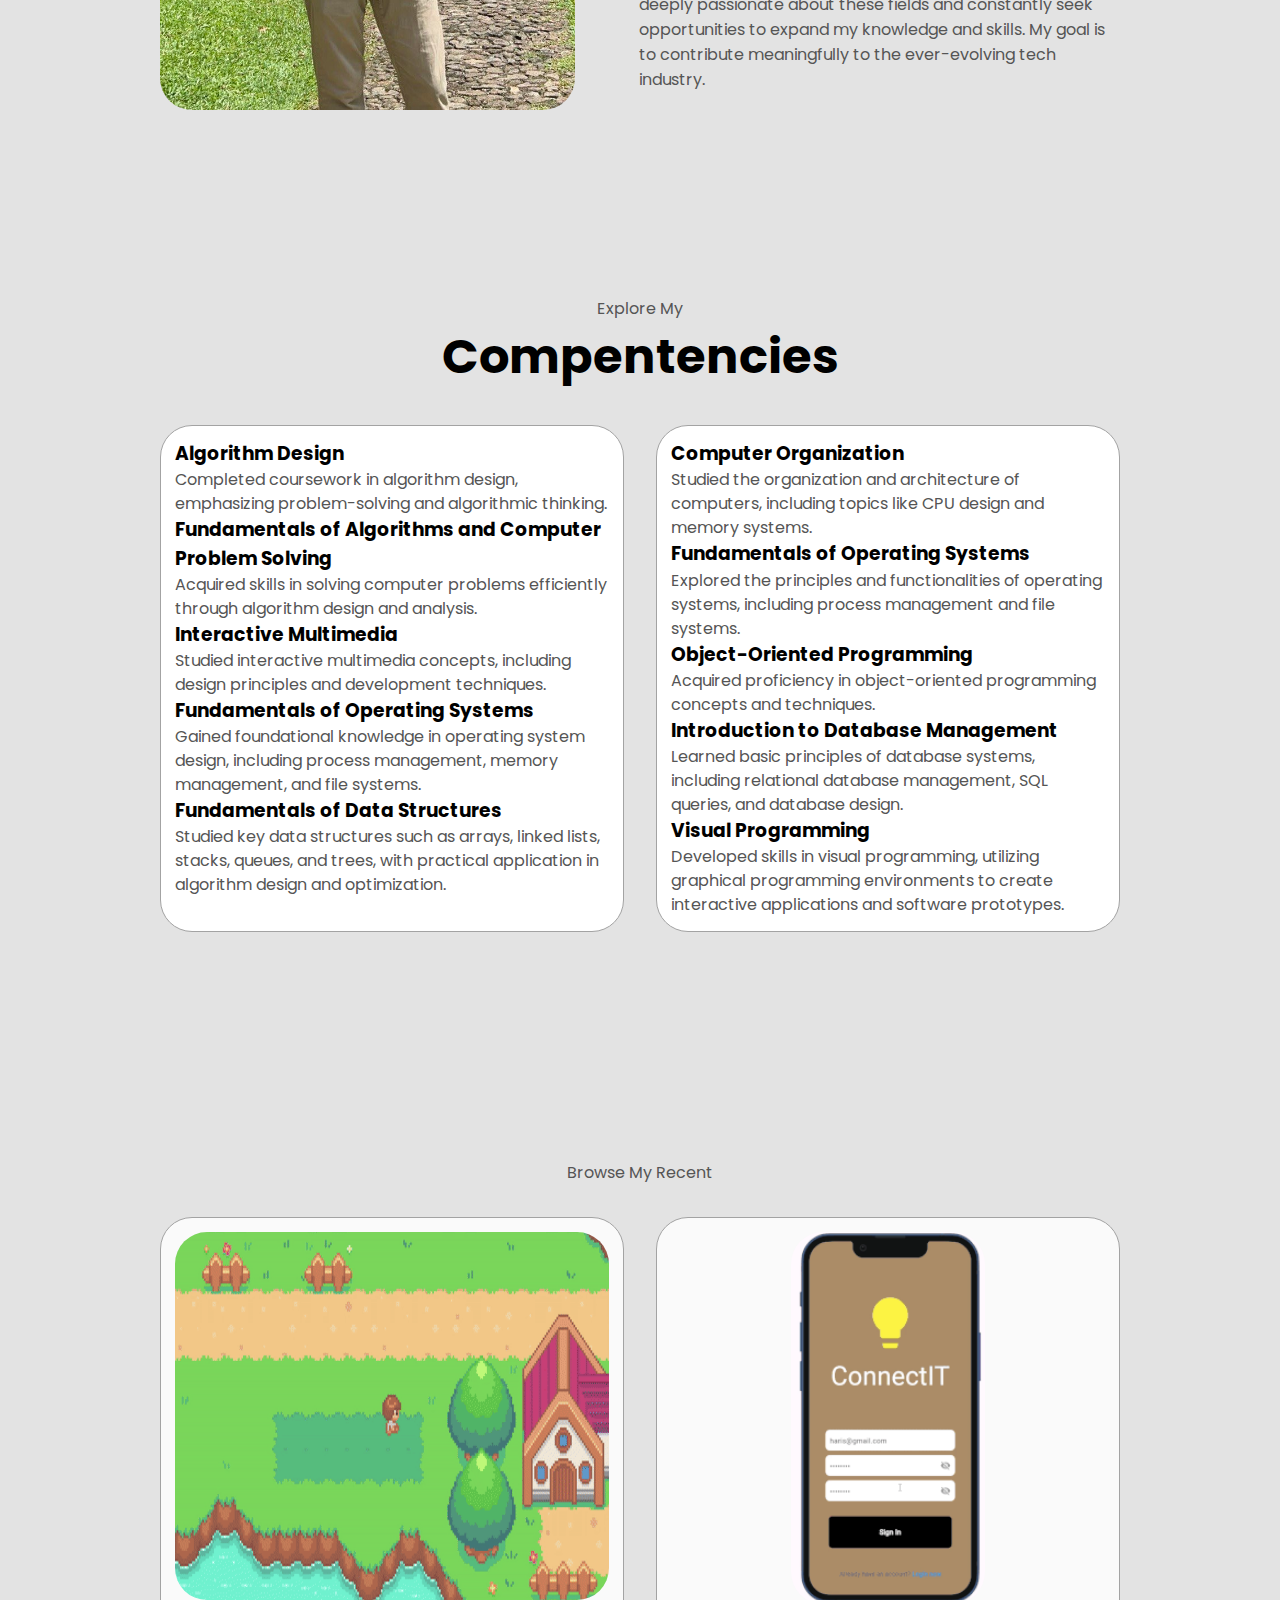
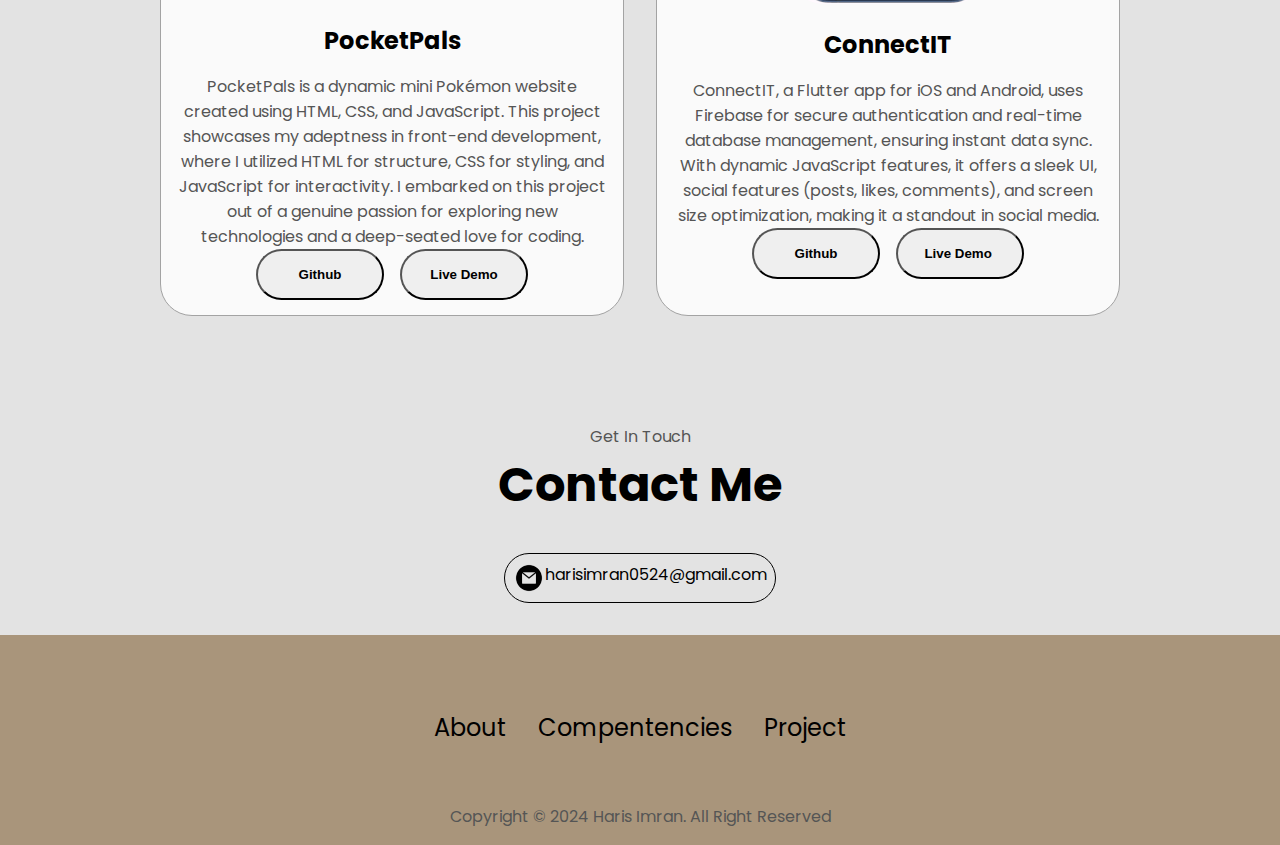
==== commit 16302587: "updated" ====
--- a/style.css
+++ b/style.css
@@ -47,6 +47,9 @@
     color: black;
     text-decoration: none;
     text-decoration: 163,163,163;
+    -webkit-user-select: auto; /* Allow default user behavior */
+    -webkit-touch-callout: default; /* Show the default callout menu (with open link options) */
+    user-select: auto; /* Ensure links can be interacted with */
 }
 
 .logo{
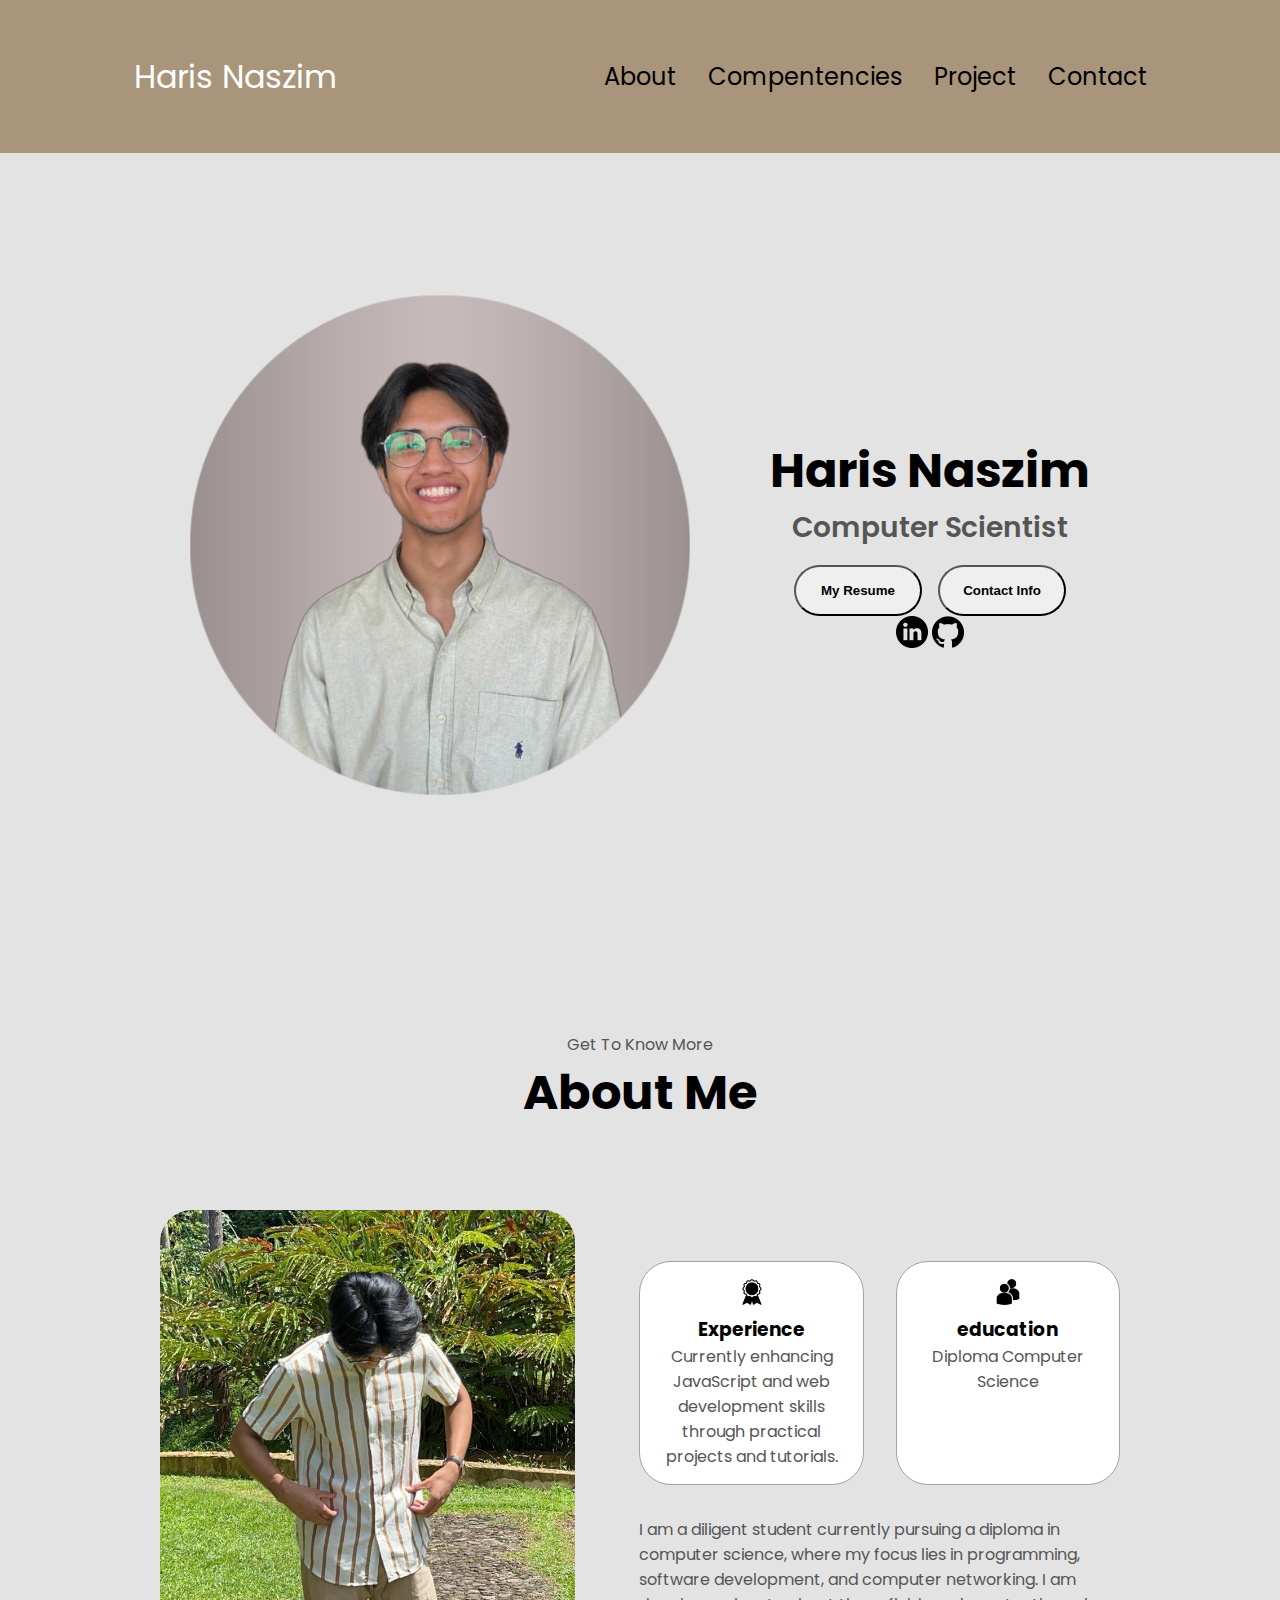
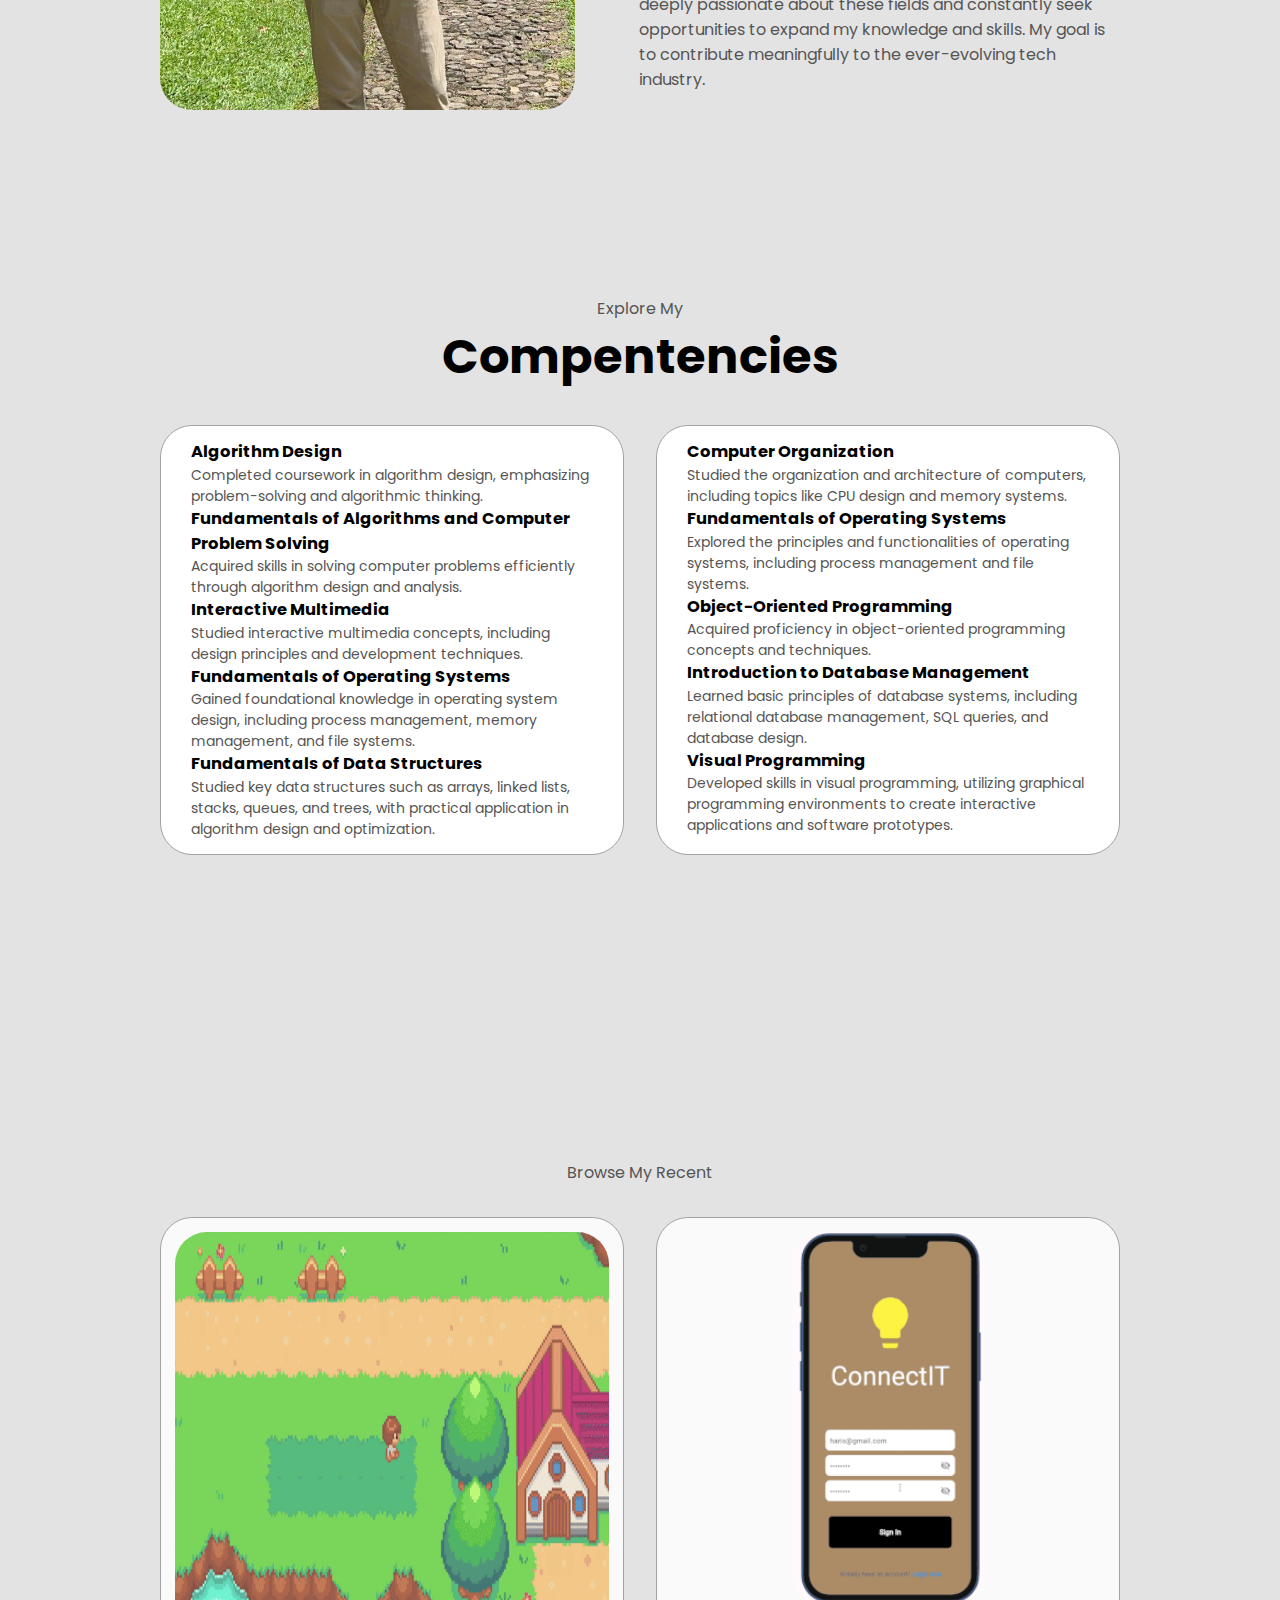
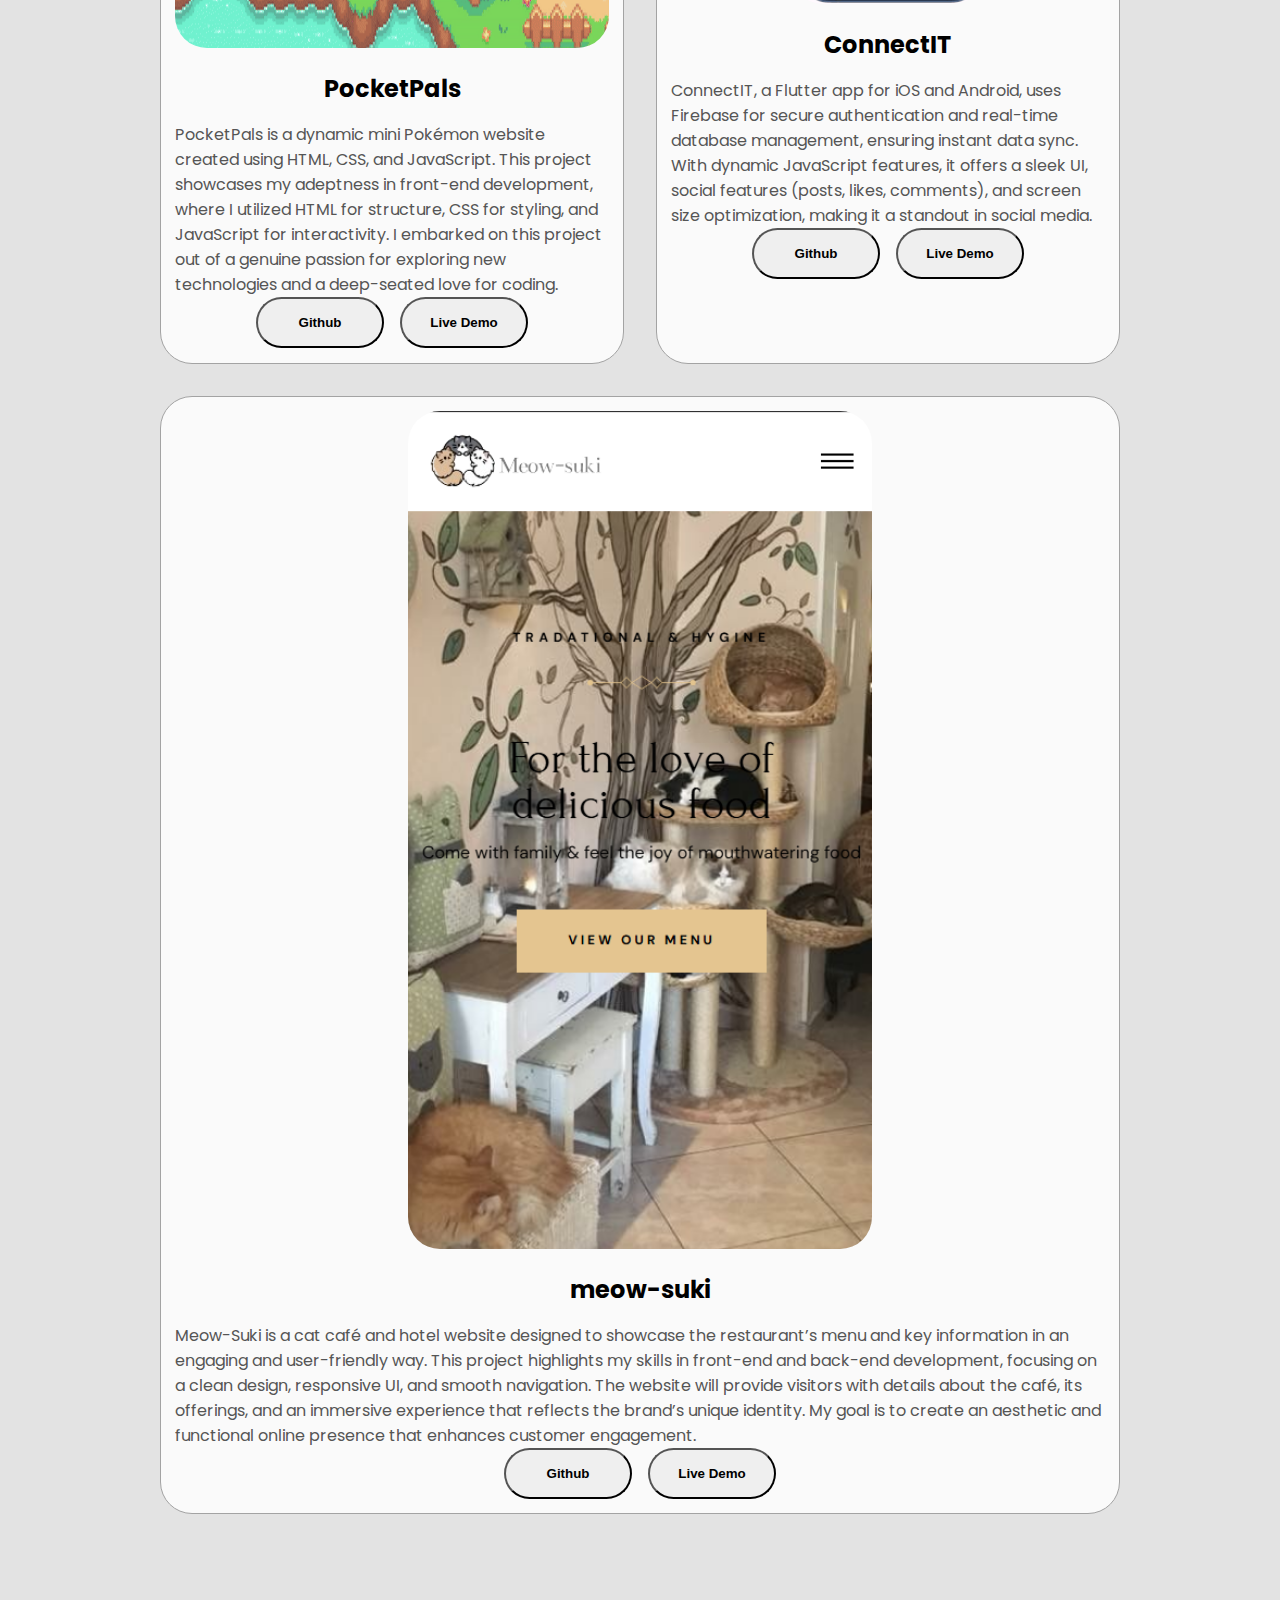
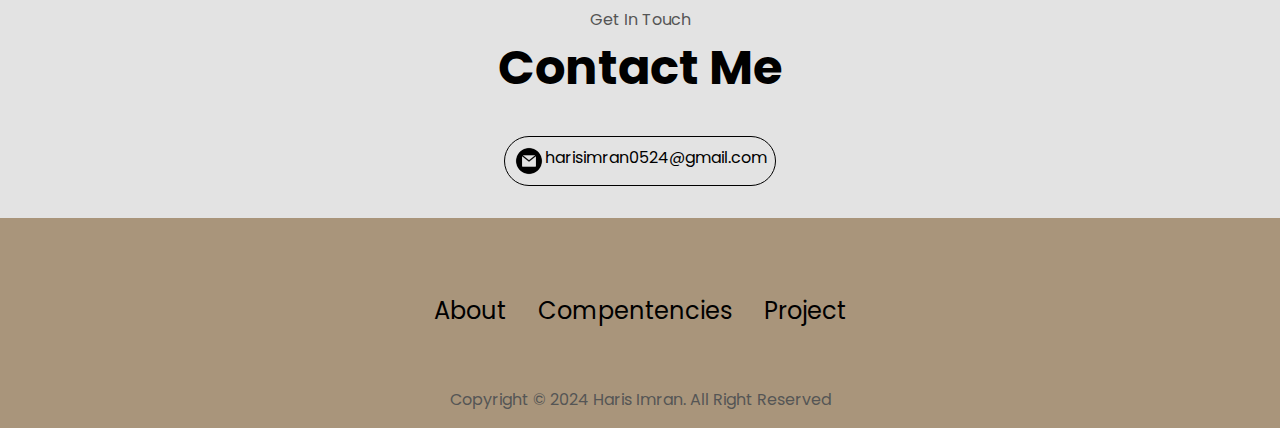
==== commit bd7f7f0c: "updated resume n projects" ====
--- a/index.html
+++ b/index.html
@@ -109,7 +109,7 @@
         <p class="section__text__p1">Explore My </p>
             <h1 class="title">Compentencies</h1>
             <div class="Compentencies-details-container">
-                <div class="about-containers">
+                <div class="competencies-containers">
                     <div class="details-container">
                         <h2 class="Compentencies-sub-title"></h2>
                         <div class="ariticle-container">
@@ -225,7 +225,33 @@
                 </button>
                 <button class="btn btn-clor-2 project-btn"onclick="location.href='https://dat1n.github.io/'">
                     Live Demo
-                    
+
+                </button>
+            </div>
+        </div>
+
+        <div class="details-container color-container">
+            <div class="ariticle-container">
+                <img src="./assets/meowsuki.png" alt="" class="project-img3">
+
+            </div>
+            <h2 class="Compentencies-sub-title project-title">meow-suki</h2>
+            <p class="project-description">Meow-Suki is a cat café and hotel website designed to showcase the restaurant’s 
+                menu and key information in an engaging and user-friendly way. This project highlights my skills in front-end and back-end development, 
+                focusing on a clean design, responsive UI, and smooth navigation. The website will provide visitors with details about the café, its offerings, and an 
+                immersive experience that reflects the brand’s unique identity. My goal is to create an aesthetic and functional online presence that enhances customer engagement.</p>
+            <div class="btn-container">
+                <button class="btn btn-clor-2 project-btn"onclick="location.href='https://github.com/Dat1n/CatCafe-CatHotel'">
+                    Github
+                    
+                </button>
+                <button class="btn btn-clor-2 project-btn"onclick="location.href='https://dat1n.github.io/CatCafe-CatHotel/'">
+                    Live Demo
+                    
+                </button>
+            </div>
+        </div>
+    </div>   
     <img src="" alt="" class=""
         onclick="location.href='./#contact'">
     </section>
--- a/style.css
+++ b/style.css
@@ -254,6 +254,19 @@
 .about-details-container {
     display: flex;
 }
+.competencies-containers {
+    gap: 2rem;
+    margin-bottom: 2rem;
+    margin-top: 2rem;
+    display: flex;
+    flex-wrap: wrap;
+}
+
+.competencies-details-container {
+    justify-content: center;
+    flex-direction: column;
+    display: flex;
+}
   
 .about-pic {
     border-radius: 2rem;
@@ -327,12 +340,15 @@
     justify-content: space-around;
 }
 
-article{
-    display: flex;
-    justify-content: space-around;
+article {
+    display: flex;
+    flex-direction: column; /* Change to column if content should stack */
+    align-items: flex-start; /* Align content to the left */
+    justify-content: center;
     max-width: 800px;
-    gap: 0.5rem;
-    font-size:10;
+    margin: 0 auto; /* Centers the container */
+    padding: 0 1rem; /* Adds small padding */
+    font-size: 14px;
     line-height: 1.5;
     text-align: left;
 }
@@ -346,6 +362,10 @@
     position: relative;
 }
 
+.project-description {
+    text-align: left;
+}
+
 .color-container{
     border-color: rgb(163, 163, 163);
     background: rgb(250, 250, 250);
@@ -354,12 +374,18 @@
 .project-img{
     border-radius: 2rem;
     width: 100%;
-    height: 23rem;
+    height: 26rem;
 }
 
 .project-img2{
     border-radius: 2rem;
     width: 45%; /* Adjusted for smaller size */
+    height: auto;
+}
+
+.project-img3{
+    border-radius: 2rem;
+    width: 50%; /* Adjusted for smaller size */
     height: auto;
 }
 
@@ -519,6 +545,13 @@
     .project-img2 {
         width: 60%;
     }
+    .competencies-containers {
+        gap: 3rem;
+        margin-bottom: 2rem;
+        margin-top: 2rem;
+        display: flex;
+        position: relative;
+    }
 }
   
 @media (max-width: 480px) {
--- a/mediaqueries.css
+++ b/mediaqueries.css
@@ -106,7 +106,7 @@
       font-size: 2rem;
     }
     .text-container {
-      text-align: justify;
+      text-align: left;
     }
     
   }
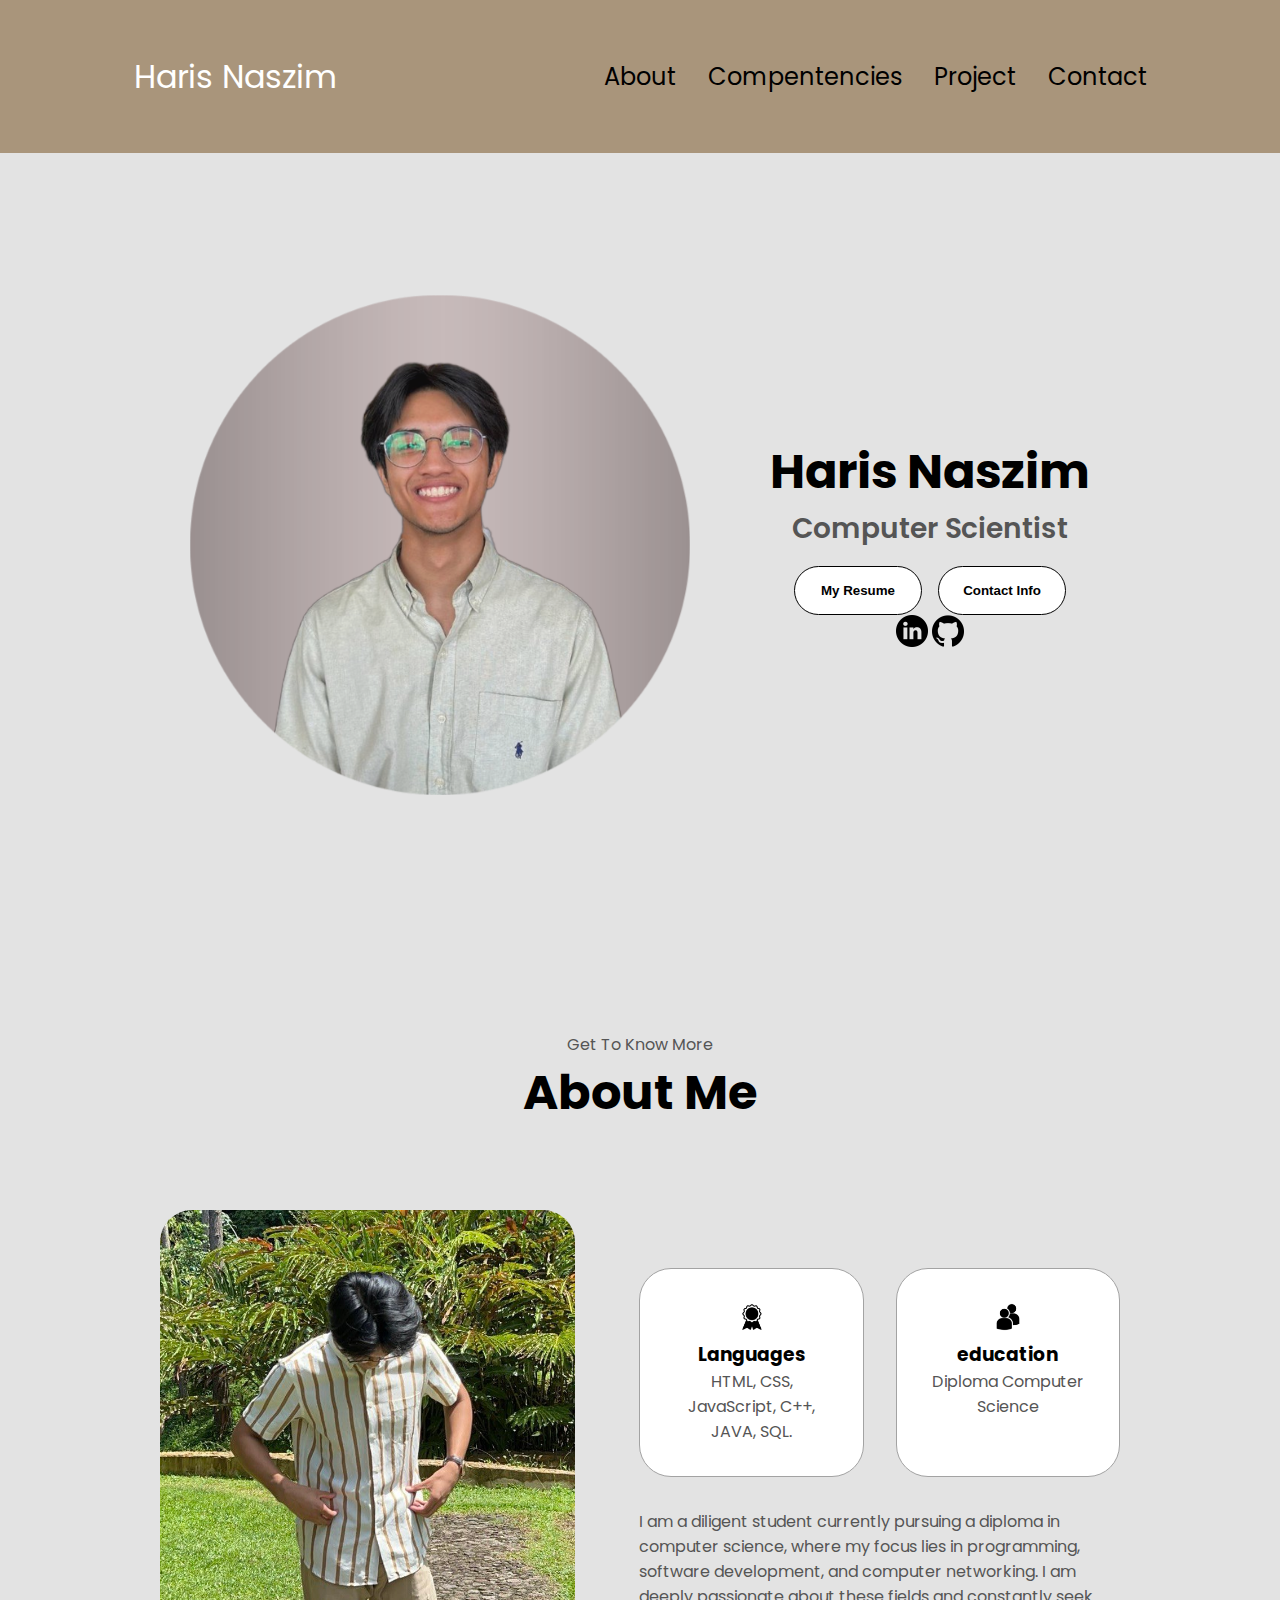
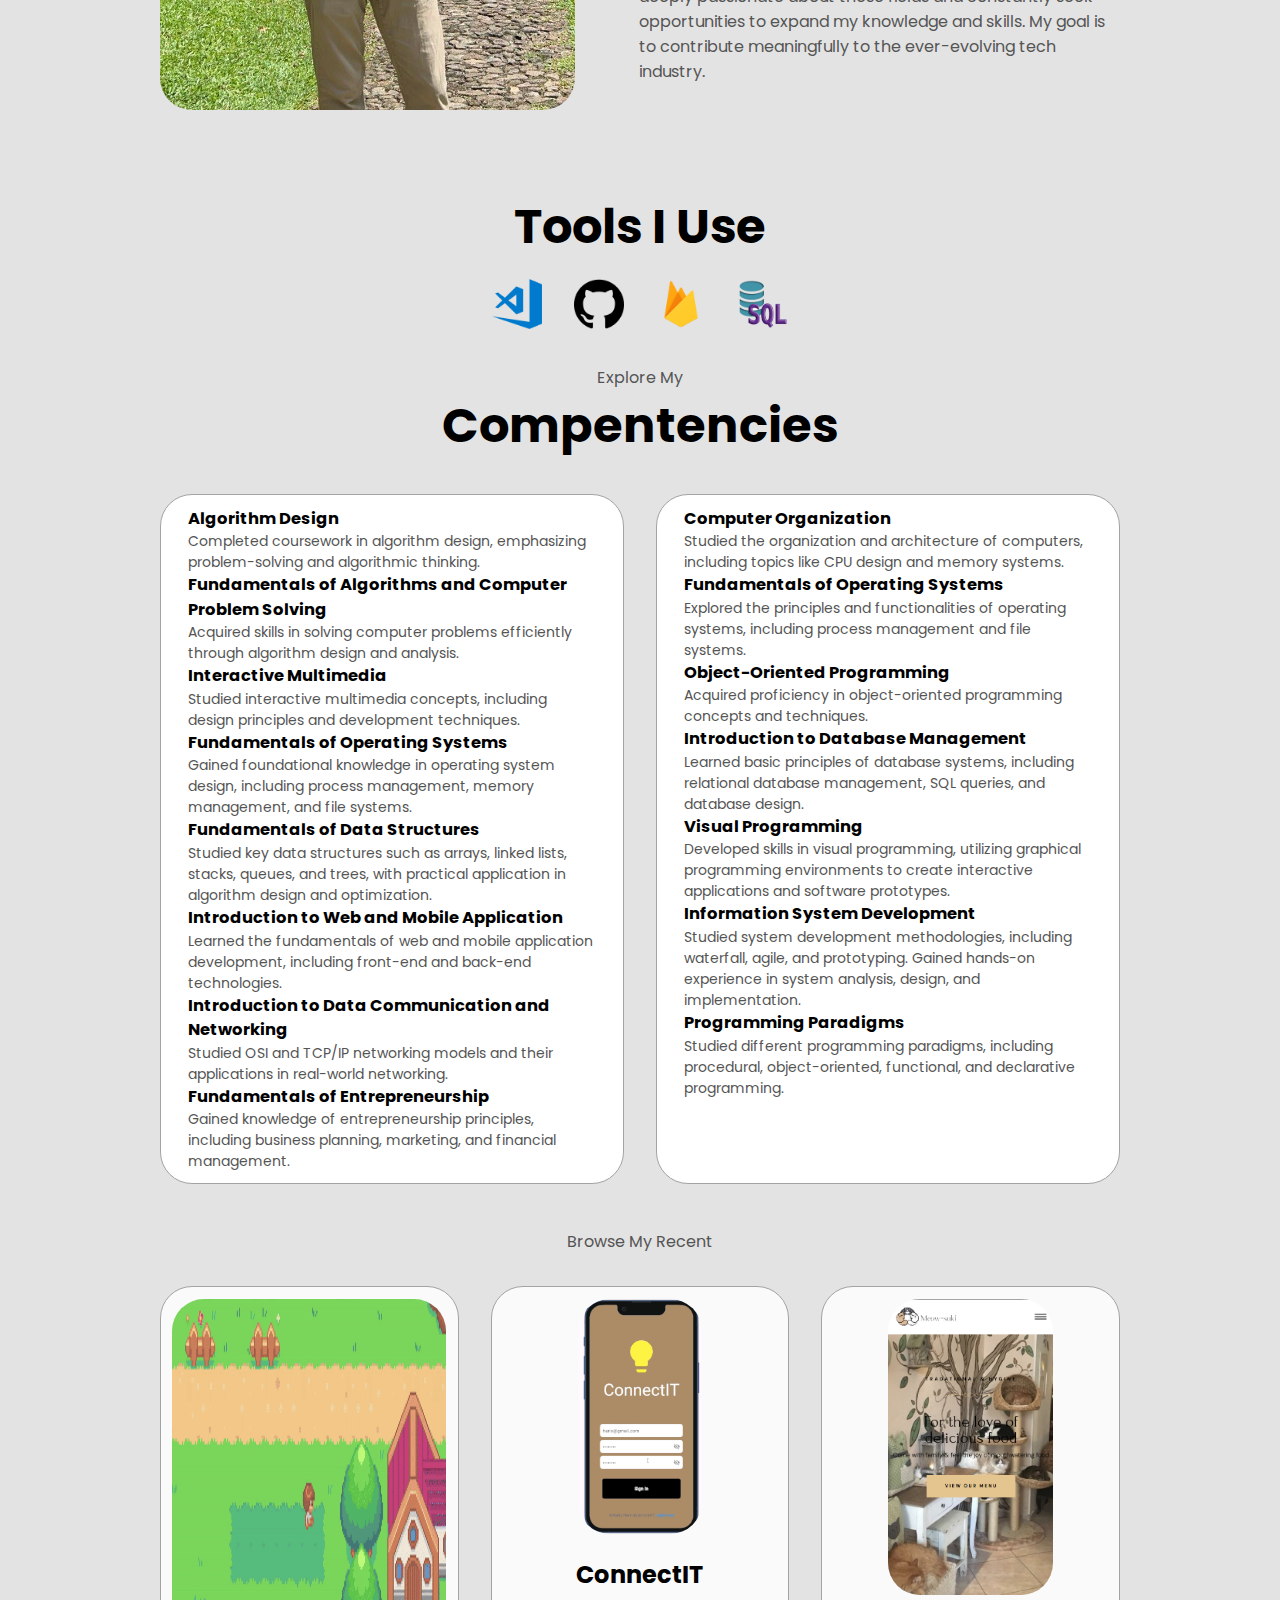
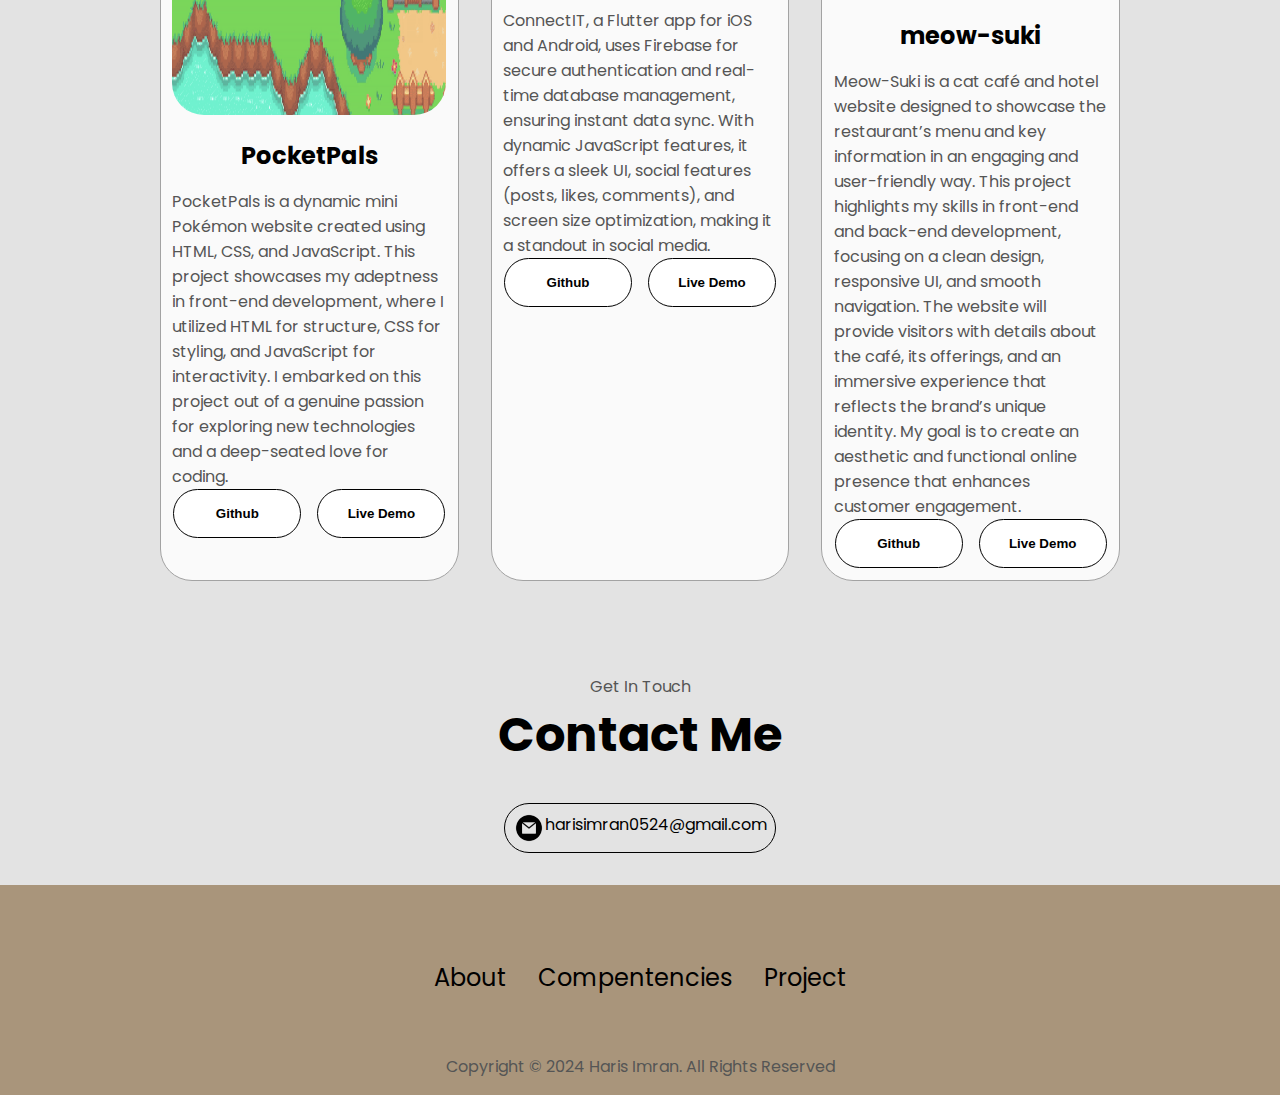
==== commit fbf77911: "updated portfolio2.0" ====
--- a/index.html
+++ b/index.html
@@ -45,10 +45,10 @@
             <p class="section__text__p2">Computer Scientist</p>
             <div class="btn-container">
 
-                <button class="btn btn-clor-2" onclick="window.open('./assets/resume.pdf')"
+                <button class="btn btn-color-2" onclick="window.open('./assets/resume.pdf')"
                 >My Resume</button>
 
-                <button class="btn btn-clor-2" onclick="location.href='./#contact'"
+                <button class="btn btn-color-2" onclick="location.href='./#contact'"
                 >Contact Info</button>
                 
             </div>
@@ -74,16 +74,16 @@
           </div>
           <div class="about-details-container">
             <div class="about-containers">
-              <div class="details-container">
+              <div class="details-container2">
                 <img
                   src="./assets/experience.png"
                   alt="Experience icon"
                   class="icon"
                 />
-                <h3>Experience</h3>
-                <p>Currently enhancing JavaScript and web development skills through practical projects and tutorials.<br /></p>
+                <h3>Languages</h3>
+                <p>HTML, CSS, JavaScript, C++, JAVA, SQL.<br /></p>
                     </div>
-                    <div class="details-container">
+                    <div class="details-container2">
                         <img
                   src="./assets/education.png"
                   alt="education icon"
@@ -102,6 +102,15 @@
                 </div>
             </div>
         </div>
+        <h1 class="title">Tools I Use</h1>
+<div class="tools-container">
+    <img src="assets/vscode.png" alt="VS Code" class="icon tool-icon vscode">
+    <img src="assets/github.png" alt="GitHub" class="icon tool-icon github">
+    <img src="assets/firebase.png" alt="Firebase" class="icon tool-icon firebase">
+    <img src="assets\sql.png" alt="Sql" class="icon tool-icon sql">
+</div>
+
+
         <img src="" alt="" class="icon arrow"
         onclick="location.href='./#Compentencies'">
     </section>
@@ -144,6 +153,24 @@
                                     <p>Studied key data structures such as arrays, linked lists, stacks, queues, and trees, with practical application in algorithm design and optimization.</p>
                                 </div>
                             </article>
+                            <article>
+                                <div>
+                                    <h3>Introduction to Web and Mobile Application</h3>
+                                    <p>Learned the fundamentals of web and mobile application development, including front-end and back-end technologies.</p>
+                                </div>
+                            </article>
+                            <article>
+                                <div>
+                                    <h3>Introduction to Data Communication and Networking </h3>
+                                    <p>Studied OSI and TCP/IP networking models and their applications in real-world networking.</p>
+                                </div>
+                            </article>
+                            <article>
+                                <div>
+                                    <h3>Fundamentals of Entrepreneurship </h3>
+                                    <p>Gained knowledge of entrepreneurship principles, including business planning, marketing, and financial management.</p>
+                                </div>
+                            </article>
                         </div>
                     </div>
                     <div class="details-container">
@@ -177,6 +204,19 @@
                                 <div>
                                     <h3>Visual Programming</h3>
                                     <p>Developed skills in visual programming, utilizing graphical programming environments to create interactive applications and software prototypes.</p>
+                                </div>
+                            </article>
+                            <article>
+                                <div>
+                                    <h3>Information System Development</h3>
+                                    <p>Studied system development methodologies, including waterfall, agile, and prototyping.
+                                        Gained hands-on experience in system analysis, design, and implementation.</p>
+                                </div>
+                            </article>
+                            <article>
+                                <div>
+                                    <h3>Programming Paradigms</h3>
+                                    <p>Studied different programming paradigms, including procedural, object-oriented, functional, and declarative programming.</p>
                                 </div>
                             </article>
                         </div>
@@ -201,11 +241,11 @@
                 This project showcases my adeptness in front-end development, where I utilized HTML for structure, CSS for styling, and JavaScript for interactivity. 
                 I embarked on this project out of a genuine passion for exploring new technologies and a deep-seated love for coding.</p>
             <div class="btn-container">
-                <button class="btn btn-clor-2 project-btn"onclick="location.href='https://github.com/Dat1n/web-portfolio-haris'">
+                <button class="btn btn-color-2 project-btn"onclick="location.href='https://github.com/Dat1n/web-portfolio-haris'">
                     Github
                     
                 </button>
-                <button class="btn btn-clor-2 project-btn"onclick="location.href='https://main--haris-mini-pokemon-website.netlify.app/'">
+                <button class="btn btn-color-2 project-btn"onclick="location.href='https://main--haris-mini-pokemon-website.netlify.app/'">
                     Live Demo
                     
                 </button>
@@ -219,11 +259,11 @@
             <p class="project-description">ConnectIT, a Flutter app for iOS and Android, uses Firebase for secure authentication and real-time database management, ensuring instant data sync. 
                 With dynamic JavaScript features, it offers a sleek UI, social features (posts, likes, comments), and screen size optimization, making it a standout in social media.</p>
             <div class="btn-container">
-                <button class="btn btn-clor-2 project-btn"onclick="location.href='https://github.com/Dat1n/Dat1n.github.io'">
+                <button class="btn btn-color-2 project-btn"onclick="location.href='https://github.com/Dat1n/Dat1n.github.io'">
                     Github
                     
                 </button>
-                <button class="btn btn-clor-2 project-btn"onclick="location.href='https://dat1n.github.io/'">
+                <button class="btn btn-color-2 project-btn"onclick="location.href='https://dat1n.github.io/'">
                     Live Demo
 
                 </button>
@@ -241,17 +281,17 @@
                 focusing on a clean design, responsive UI, and smooth navigation. The website will provide visitors with details about the café, its offerings, and an 
                 immersive experience that reflects the brand’s unique identity. My goal is to create an aesthetic and functional online presence that enhances customer engagement.</p>
             <div class="btn-container">
-                <button class="btn btn-clor-2 project-btn"onclick="location.href='https://github.com/Dat1n/CatCafe-CatHotel'">
+                <button class="btn btn-color-2 project-btn"onclick="location.href='https://github.com/Dat1n/CatCafe-CatHotel'">
                     Github
                     
                 </button>
-                <button class="btn btn-clor-2 project-btn"onclick="location.href='https://dat1n.github.io/CatCafe-CatHotel/'">
+                <button class="btn btn-color-2 project-btn"onclick="location.href='https://dat1n.github.io/CatCafe-CatHotel/'">
                     Live Demo
                     
                 </button>
             </div>
         </div>
-    </div>   
+    </div>  
     <img src="" alt="" class=""
         onclick="location.href='./#contact'">
     </section>
@@ -263,19 +303,19 @@
             <p><a href="mailto:harisimran0524@gmail.com">harisimran0524@gmail.com</a></p>
         </div>
     </section>
-    <footer>
-        <nav>
-            <div class="nav-links-container">
-                <ul class="nav-links">
-                    <li><a href="#about">About</a></li>
-                    <li><a href="#Compentencies">Compentencies</a></li>
-                    <li><a href="#project">Project</a></li>
-                  
-                </ul>
-            </div>
-        </nav>
-        <p>Copyright &#169; 2024 Haris Imran. All Right Reserved </p>
-    </footer>
-   <script src="scrip.js"></script> 
-</body>
-</html>+        <footer>
+            <nav>
+                <div class="nav-links-container">
+                    <ul class="nav-links">
+                        <li><a href="#about">About</a></li>
+                        <li><a href="#Compentencies">Compentencies</a></li>
+                        <li><a href="#project">Project</a></li>
+                    </ul>
+                </div>
+            </nav>
+            <p>Copyright &#169; 2024 Haris Imran. All Rights Reserved</p>
+        </footer>
+        <script src="scrip.js"></script> 
+    </body>
+    </html>
+    --- a/style.css
+++ b/style.css
@@ -204,33 +204,45 @@
 
 /*Button*/
 
-.btn-container{
+/* Button Container */
+.btn-container {
     display: flex;
     justify-content: center;
     gap: 1rem;
 }
 
-.btn{
+/* General Button Styling */
+.btn {
     font-weight: 600;
-    transition: all 300ms ease;
+    transition: all 0.3s ease-in-out;
     padding: 1rem;
     width: 8rem;
     border-radius: 2rem;
-}
-
-.btn-color-1, 
-.btn-color-2{
-    border: rgb(black) 0.1rem solid;
-}
-
-.btn-color-1{
+    border: 0.1rem solid black; /* Correct border syntax */
+    text-align: center;
+    cursor: pointer;
+}
+
+/* Button Colors */
+.btn-color-1 {
     background: white;
-    color:black;
+    color: black;
 }
 
 .btn-color-2 {
     background: white;
     color: black;
+}
+
+/* Hover Effects */
+.btn-color-1:hover {
+    background: black;
+    color: white;
+}
+
+.btn-color-2:hover {
+    background: rgb(0, 183, 255); /* Light blue */
+    color: white;
 }
 
 /*about section*/
@@ -279,7 +291,7 @@
 }
   
 .details-container {
-    padding: 0.9rem;
+    padding: 0.7rem;
     flex: 1;
     background: white;
     border-radius: 2rem;
@@ -287,6 +299,18 @@
     border-color: rgb(163, 163, 163);
     text-align: center;
     margin: 0 auto;
+}
+
+.details-container2 {
+    padding: 2rem;
+    flex: 1;
+    background: white;
+    border-radius: 2rem;
+    border: rgb(53, 53, 53) 0.1rem solid;
+    border-color: rgb(163, 163, 163);
+    text-align: center;
+    margin: 0 auto;
+    text-align: center;
 }
   
 .section-container {
@@ -299,6 +323,28 @@
     width: 500px;
     margin: auto 0;
 }
+
+.tools-container {
+    display: flex;
+    justify-content: center;
+    gap: 2rem; /* Adjust spacing between icons */
+    margin-top: 1rem;
+}
+
+.tool-icon {
+    width: 50px; /* Adjust size */
+    height: auto;
+    pointer-events: none; /* Makes the image non-clickable */
+    transition: transform 0.3s ease-in-out;
+}
+.tools-container img {
+    pointer-events: auto; /* Re-enable hover effects */
+}
+
+.tool-icon:hover {
+    transform: scale(1.2); /* Slightly enlarge on hover */
+}
+
   
 /* Head Text and header colors */
 #desktop-nav {
@@ -385,7 +431,7 @@
 
 .project-img3{
     border-radius: 2rem;
-    width: 50%; /* Adjusted for smaller size */
+    width: 60%; /* Adjusted for smaller size */
     height: auto;
 }
 
@@ -440,10 +486,12 @@
     cursor: default;
 }
 
+/* Footer styling */
 footer {
     background-color: rgb(169, 149, 123);
     text-align: center;
     padding: 1rem 0;
+    width: 100%;
 }
 
 /* Specific styles for 1440p displays */
@@ -491,12 +539,12 @@
 /* For desktop screens */
 @media (hover: hover) {
     /* Add your desktop hover styles here */
-    .btn-clor-1:hover {
+    .btn-color-1:hover {
         background: rgb(0, 0, 0);
         color: white;
     }
 
-    .btn-clor-2:hover {
+    .btn-color-2:hover {
         border: 0.1rem solid black;
         background: black;
         color: white;
